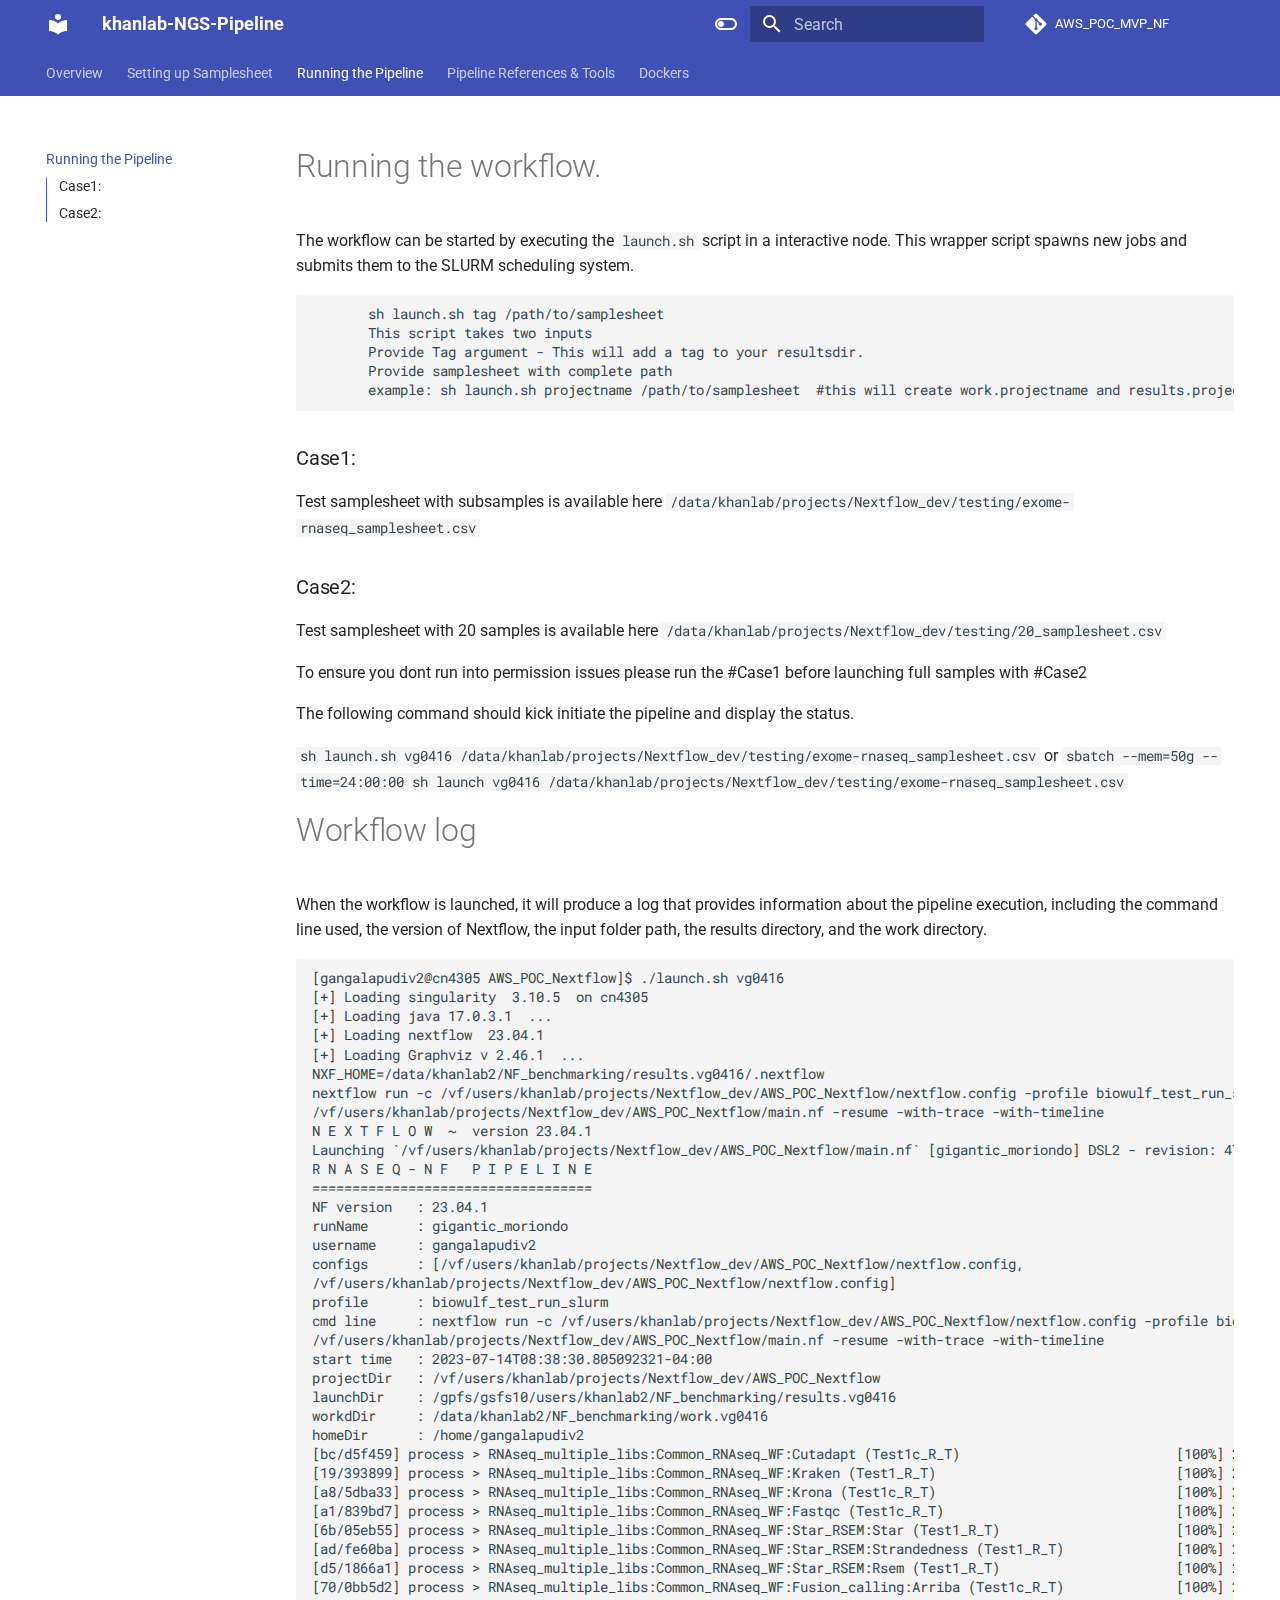
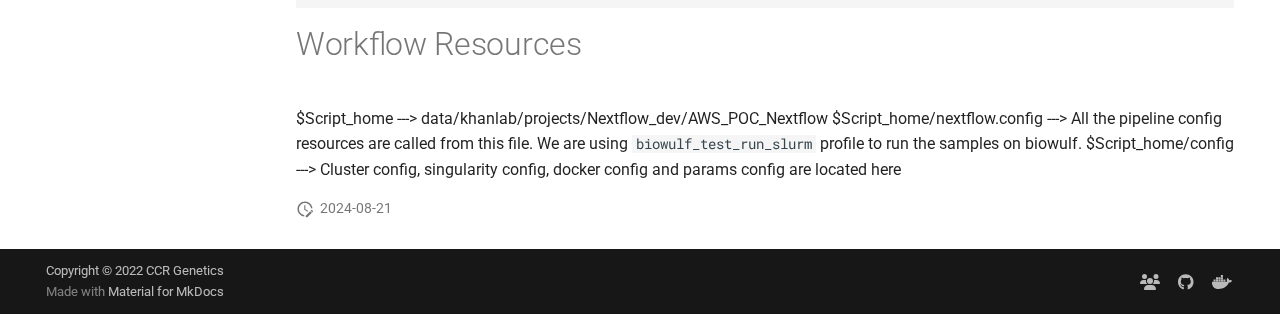
==== pipeline_launch/index.html @ 1d7da876 "Deployed 45d70aa with MkDocs version: 1.6.0" ====
<!doctype html><html lang=en class=no-js> <head><meta charset=utf-8><meta name=viewport content="width=device-width,initial-scale=1"><meta name=description content="The space will be used to provided documentation for khanlab NGS pipeline. "><meta name=author content="Vineela Gangalapudi"><link href=../samplesheet/ rel=prev><link rel=icon href=../assets/images/favicon.png><meta name=generator content="mkdocs-1.6.0, mkdocs-material-9.5.26"><title>Running the Pipeline - khanlab-NGS-Pipeline</title><link rel=stylesheet href=../assets/stylesheets/main.6543a935.min.css><link rel=stylesheet href=../assets/stylesheets/palette.06af60db.min.css><link rel=preconnect href=https://fonts.gstatic.com crossorigin><link rel=stylesheet href="https://fonts.googleapis.com/css?family=Roboto:300,300i,400,400i,700,700i%7CRoboto+Mono:400,400i,700,700i&display=fallback"><style>:root{--md-text-font:"Roboto";--md-code-font:"Roboto Mono"}</style><script>__md_scope=new URL("..",location),__md_hash=e=>[...e].reduce((e,_)=>(e<<5)-e+_.charCodeAt(0),0),__md_get=(e,_=localStorage,t=__md_scope)=>JSON.parse(_.getItem(t.pathname+"."+e)),__md_set=(e,_,t=localStorage,a=__md_scope)=>{try{t.setItem(a.pathname+"."+e,JSON.stringify(_))}catch(e){}}</script></head> <body dir=ltr data-md-color-scheme=default data-md-color-primary=indigo data-md-color-accent=indigo> <input class=md-toggle data-md-toggle=drawer type=checkbox id=__drawer autocomplete=off> <input class=md-toggle data-md-toggle=search type=checkbox id=__search autocomplete=off> <label class=md-overlay for=__drawer></label> <div data-md-component=skip> <a href=#running-the-workflow class=md-skip> Skip to content </a> </div> <div data-md-component=announce> </div> <div data-md-color-scheme=default data-md-component=outdated hidden> </div> <header class=md-header data-md-component=header> <nav class="md-header__inner md-grid" aria-label=Header> <a href=.. title=khanlab-NGS-Pipeline class="md-header__button md-logo" aria-label=khanlab-NGS-Pipeline data-md-component=logo> <svg xmlns=http://www.w3.org/2000/svg viewbox="0 0 24 24"><path d="M12 8a3 3 0 0 0 3-3 3 3 0 0 0-3-3 3 3 0 0 0-3 3 3 3 0 0 0 3 3m0 3.54C9.64 9.35 6.5 8 3 8v11c3.5 0 6.64 1.35 9 3.54 2.36-2.19 5.5-3.54 9-3.54V8c-3.5 0-6.64 1.35-9 3.54Z"/></svg> </a> <label class="md-header__button md-icon" for=__drawer> <svg xmlns=http://www.w3.org/2000/svg viewbox="0 0 24 24"><path d="M3 6h18v2H3V6m0 5h18v2H3v-2m0 5h18v2H3v-2Z"/></svg> </label> <div class=md-header__title data-md-component=header-title> <div class=md-header__ellipsis> <div class=md-header__topic> <span class=md-ellipsis> khanlab-NGS-Pipeline </span> </div> <div class=md-header__topic data-md-component=header-topic> <span class=md-ellipsis> Running the Pipeline </span> </div> </div> </div> <form class=md-header__option data-md-component=palette> <input class=md-option data-md-color-media data-md-color-scheme=default data-md-color-primary=indigo data-md-color-accent=indigo aria-label="Switch to dark mode" type=radio name=__palette id=__palette_0> <label class="md-header__button md-icon" title="Switch to dark mode" for=__palette_1 hidden> <svg xmlns=http://www.w3.org/2000/svg viewbox="0 0 24 24"><path d="M17 6H7c-3.31 0-6 2.69-6 6s2.69 6 6 6h10c3.31 0 6-2.69 6-6s-2.69-6-6-6zm0 10H7c-2.21 0-4-1.79-4-4s1.79-4 4-4h10c2.21 0 4 1.79 4 4s-1.79 4-4 4zM7 9c-1.66 0-3 1.34-3 3s1.34 3 3 3 3-1.34 3-3-1.34-3-3-3z"/></svg> </label> <input class=md-option data-md-color-media data-md-color-scheme=slate data-md-color-primary=red data-md-color-accent=red aria-label="Switch to light mode" type=radio name=__palette id=__palette_1> <label class="md-header__button md-icon" title="Switch to light mode" for=__palette_0 hidden> <svg xmlns=http://www.w3.org/2000/svg viewbox="0 0 24 24"><path d="M17 7H7a5 5 0 0 0-5 5 5 5 0 0 0 5 5h10a5 5 0 0 0 5-5 5 5 0 0 0-5-5m0 8a3 3 0 0 1-3-3 3 3 0 0 1 3-3 3 3 0 0 1 3 3 3 3 0 0 1-3 3Z"/></svg> </label> </form> <script>var media,input,key,value,palette=__md_get("__palette");if(palette&&palette.color){"(prefers-color-scheme)"===palette.color.media&&(media=matchMedia("(prefers-color-scheme: light)"),input=document.querySelector(media.matches?"[data-md-color-media='(prefers-color-scheme: light)']":"[data-md-color-media='(prefers-color-scheme: dark)']"),palette.color.media=input.getAttribute("data-md-color-media"),palette.color.scheme=input.getAttribute("data-md-color-scheme"),palette.color.primary=input.getAttribute("data-md-color-primary"),palette.color.accent=input.getAttribute("data-md-color-accent"));for([key,value]of Object.entries(palette.color))document.body.setAttribute("data-md-color-"+key,value)}</script> <label class="md-header__button md-icon" for=__search> <svg xmlns=http://www.w3.org/2000/svg viewbox="0 0 24 24"><path d="M9.5 3A6.5 6.5 0 0 1 16 9.5c0 1.61-.59 3.09-1.56 4.23l.27.27h.79l5 5-1.5 1.5-5-5v-.79l-.27-.27A6.516 6.516 0 0 1 9.5 16 6.5 6.5 0 0 1 3 9.5 6.5 6.5 0 0 1 9.5 3m0 2C7 5 5 7 5 9.5S7 14 9.5 14 14 12 14 9.5 12 5 9.5 5Z"/></svg> </label> <div class=md-search data-md-component=search role=dialog> <label class=md-search__overlay for=__search></label> <div class=md-search__inner role=search> <form class=md-search__form name=search> <input type=text class=md-search__input name=query aria-label=Search placeholder=Search autocapitalize=off autocorrect=off autocomplete=off spellcheck=false data-md-component=search-query required> <label class="md-search__icon md-icon" for=__search> <svg xmlns=http://www.w3.org/2000/svg viewbox="0 0 24 24"><path d="M9.5 3A6.5 6.5 0 0 1 16 9.5c0 1.61-.59 3.09-1.56 4.23l.27.27h.79l5 5-1.5 1.5-5-5v-.79l-.27-.27A6.516 6.516 0 0 1 9.5 16 6.5 6.5 0 0 1 3 9.5 6.5 6.5 0 0 1 9.5 3m0 2C7 5 5 7 5 9.5S7 14 9.5 14 14 12 14 9.5 12 5 9.5 5Z"/></svg> <svg xmlns=http://www.w3.org/2000/svg viewbox="0 0 24 24"><path d="M20 11v2H8l5.5 5.5-1.42 1.42L4.16 12l7.92-7.92L13.5 5.5 8 11h12Z"/></svg> </label> <nav class=md-search__options aria-label=Search> <button type=reset class="md-search__icon md-icon" title=Clear aria-label=Clear tabindex=-1> <svg xmlns=http://www.w3.org/2000/svg viewbox="0 0 24 24"><path d="M19 6.41 17.59 5 12 10.59 6.41 5 5 6.41 10.59 12 5 17.59 6.41 19 12 13.41 17.59 19 19 17.59 13.41 12 19 6.41Z"/></svg> </button> </nav> </form> <div class=md-search__output> <div class=md-search__scrollwrap tabindex=0 data-md-scrollfix> <div class=md-search-result data-md-component=search-result> <div class=md-search-result__meta> Initializing search </div> <ol class=md-search-result__list role=presentation></ol> </div> </div> </div> </div> </div> <div class=md-header__source> <a href=https://github.com/CCRGeneticsBranch/Oncogenomics_NF_WF title="Go to repository" class=md-source data-md-component=source> <div class="md-source__icon md-icon"> <svg xmlns=http://www.w3.org/2000/svg viewbox="0 0 448 512"><!-- Font Awesome Free 6.5.2 by @fontawesome - https://fontawesome.com License - https://fontawesome.com/license/free (Icons: CC BY 4.0, Fonts: SIL OFL 1.1, Code: MIT License) Copyright 2024 Fonticons, Inc.--><path d="M439.55 236.05 244 40.45a28.87 28.87 0 0 0-40.81 0l-40.66 40.63 51.52 51.52c27.06-9.14 52.68 16.77 43.39 43.68l49.66 49.66c34.23-11.8 61.18 31 35.47 56.69-26.49 26.49-70.21-2.87-56-37.34L240.22 199v121.85c25.3 12.54 22.26 41.85 9.08 55a34.34 34.34 0 0 1-48.55 0c-17.57-17.6-11.07-46.91 11.25-56v-123c-20.8-8.51-24.6-30.74-18.64-45L142.57 101 8.45 235.14a28.86 28.86 0 0 0 0 40.81l195.61 195.6a28.86 28.86 0 0 0 40.8 0l194.69-194.69a28.86 28.86 0 0 0 0-40.81z"/></svg> </div> <div class=md-source__repository> AWS_POC_MVP_NF </div> </a> </div> </nav> </header> <div class=md-container data-md-component=container> <nav class=md-tabs aria-label=Tabs data-md-component=tabs> <div class=md-grid> <ul class=md-tabs__list> <li class=md-tabs__item> <a href=.. class=md-tabs__link> Overview </a> </li> <li class=md-tabs__item> <a href=../samplesheet/ class=md-tabs__link> Setting up Samplesheet </a> </li> <li class="md-tabs__item md-tabs__item--active"> <a href=./ class=md-tabs__link> Running the Pipeline </a> </li> <li class=md-tabs__item> <a href=../references.md class=md-tabs__link> Pipeline References & Tools </a> </li> <li class=md-tabs__item> <a href=../dockers.md class=md-tabs__link> Dockers </a> </li> </ul> </div> </nav> <main class=md-main data-md-component=main> <div class="md-main__inner md-grid"> <div class="md-sidebar md-sidebar--primary" data-md-component=sidebar data-md-type=navigation> <div class=md-sidebar__scrollwrap> <div class=md-sidebar__inner> <nav class="md-nav md-nav--primary md-nav--lifted md-nav--integrated" aria-label=Navigation data-md-level=0> <label class=md-nav__title for=__drawer> <a href=.. title=khanlab-NGS-Pipeline class="md-nav__button md-logo" aria-label=khanlab-NGS-Pipeline data-md-component=logo> <svg xmlns=http://www.w3.org/2000/svg viewbox="0 0 24 24"><path d="M12 8a3 3 0 0 0 3-3 3 3 0 0 0-3-3 3 3 0 0 0-3 3 3 3 0 0 0 3 3m0 3.54C9.64 9.35 6.5 8 3 8v11c3.5 0 6.64 1.35 9 3.54 2.36-2.19 5.5-3.54 9-3.54V8c-3.5 0-6.64 1.35-9 3.54Z"/></svg> </a> khanlab-NGS-Pipeline </label> <div class=md-nav__source> <a href=https://github.com/CCRGeneticsBranch/Oncogenomics_NF_WF title="Go to repository" class=md-source data-md-component=source> <div class="md-source__icon md-icon"> <svg xmlns=http://www.w3.org/2000/svg viewbox="0 0 448 512"><!-- Font Awesome Free 6.5.2 by @fontawesome - https://fontawesome.com License - https://fontawesome.com/license/free (Icons: CC BY 4.0, Fonts: SIL OFL 1.1, Code: MIT License) Copyright 2024 Fonticons, Inc.--><path d="M439.55 236.05 244 40.45a28.87 28.87 0 0 0-40.81 0l-40.66 40.63 51.52 51.52c27.06-9.14 52.68 16.77 43.39 43.68l49.66 49.66c34.23-11.8 61.18 31 35.47 56.69-26.49 26.49-70.21-2.87-56-37.34L240.22 199v121.85c25.3 12.54 22.26 41.85 9.08 55a34.34 34.34 0 0 1-48.55 0c-17.57-17.6-11.07-46.91 11.25-56v-123c-20.8-8.51-24.6-30.74-18.64-45L142.57 101 8.45 235.14a28.86 28.86 0 0 0 0 40.81l195.61 195.6a28.86 28.86 0 0 0 40.8 0l194.69-194.69a28.86 28.86 0 0 0 0-40.81z"/></svg> </div> <div class=md-source__repository> AWS_POC_MVP_NF </div> </a> </div> <ul class=md-nav__list data-md-scrollfix> <li class=md-nav__item> <a href=.. class=md-nav__link> <span class=md-ellipsis> Overview </span> </a> </li> <li class=md-nav__item> <a href=../samplesheet/ class=md-nav__link> <span class=md-ellipsis> Setting up Samplesheet </span> </a> </li> <li class="md-nav__item md-nav__item--active"> <input class="md-nav__toggle md-toggle" type=checkbox id=__toc> <label class="md-nav__link md-nav__link--active" for=__toc> <span class=md-ellipsis> Running the Pipeline </span> <span class="md-nav__icon md-icon"></span> </label> <a href=./ class="md-nav__link md-nav__link--active"> <span class=md-ellipsis> Running the Pipeline </span> </a> <nav class="md-nav md-nav--secondary" aria-label="Table of contents"> <label class=md-nav__title for=__toc> <span class="md-nav__icon md-icon"></span> Table of contents </label> <ul class=md-nav__list data-md-component=toc data-md-scrollfix> <li class=md-nav__item> <a href=#case1 class=md-nav__link> <span class=md-ellipsis> Case1: </span> </a> </li> <li class=md-nav__item> <a href=#case2 class=md-nav__link> <span class=md-ellipsis> Case2: </span> </a> </li> </ul> </nav> </li> <li class=md-nav__item> <a href=../references.md class=md-nav__link> <span class=md-ellipsis> Pipeline References & Tools </span> </a> </li> <li class=md-nav__item> <a href=../dockers.md class=md-nav__link> <span class=md-ellipsis> Dockers </span> </a> </li> </ul> </nav> </div> </div> </div> <div class=md-content data-md-component=content> <article class="md-content__inner md-typeset"> <h1 id=running-the-workflow>Running the workflow.<a class=headerlink href=#running-the-workflow title="Permanent link">&para;</a></h1> <p>The workflow can be started by executing the <code>launch.sh</code> script in a interactive node. This wrapper script spawns new jobs and submits them to the SLURM scheduling system.</p> <div class=highlight><pre><span></span><code>       sh launch.sh tag /path/to/samplesheet
       This script takes two inputs
       Provide Tag argument - This will add a tag to your resultsdir.
       Provide samplesheet with complete path
       example: sh launch.sh projectname /path/to/samplesheet  #this will create work.projectname and results.projectname folders under `OUTDIR` path.
</code></pre></div> <h3 id=case1>Case1:<a class=headerlink href=#case1 title="Permanent link">&para;</a></h3> <p>Test samplesheet with subsamples is available here <code>/data/khanlab/projects/Nextflow_dev/testing/exome-rnaseq_samplesheet.csv</code></p> <h3 id=case2>Case2:<a class=headerlink href=#case2 title="Permanent link">&para;</a></h3> <p>Test samplesheet with 20 samples is available here <code>/data/khanlab/projects/Nextflow_dev/testing/20_samplesheet.csv</code></p> <p>To ensure you dont run into permission issues please run the #Case1 before launching full samples with #Case2</p> <p>The following command should kick initiate the pipeline and display the status.</p> <p><code>sh launch.sh vg0416 /data/khanlab/projects/Nextflow_dev/testing/exome-rnaseq_samplesheet.csv</code> or <code>sbatch --mem=50g --time=24:00:00 sh launch vg0416 /data/khanlab/projects/Nextflow_dev/testing/exome-rnaseq_samplesheet.csv</code></p> <h1 id=workflow-log>Workflow log<a class=headerlink href=#workflow-log title="Permanent link">&para;</a></h1> <p>When the workflow is launched, it will produce a log that provides information about the pipeline execution, including the command line used, the version of Nextflow, the input folder path, the results directory, and the work directory.</p> <div class=highlight><pre><span></span><code>[gangalapudiv2@cn4305 AWS_POC_Nextflow]$ ./launch.sh vg0416
[+] Loading singularity  3.10.5  on cn4305
[+] Loading java 17.0.3.1  ...
[+] Loading nextflow  23.04.1
[+] Loading Graphviz v 2.46.1  ...
NXF_HOME=/data/khanlab2/NF_benchmarking/results.vg0416/.nextflow
nextflow run -c /vf/users/khanlab/projects/Nextflow_dev/AWS_POC_Nextflow/nextflow.config -profile biowulf_test_run_slurm
/vf/users/khanlab/projects/Nextflow_dev/AWS_POC_Nextflow/main.nf -resume -with-trace -with-timeline
N E X T F L O W  ~  version 23.04.1
Launching `/vf/users/khanlab/projects/Nextflow_dev/AWS_POC_Nextflow/main.nf` [gigantic_moriondo] DSL2 - revision: 47347c03a7
R N A S E Q - N F   P I P E L I N E
===================================
NF version   : 23.04.1
runName      : gigantic_moriondo
username     : gangalapudiv2
configs      : [/vf/users/khanlab/projects/Nextflow_dev/AWS_POC_Nextflow/nextflow.config,
/vf/users/khanlab/projects/Nextflow_dev/AWS_POC_Nextflow/nextflow.config]
profile      : biowulf_test_run_slurm
cmd line     : nextflow run -c /vf/users/khanlab/projects/Nextflow_dev/AWS_POC_Nextflow/nextflow.config -profile biowulf_test_run_slurm
/vf/users/khanlab/projects/Nextflow_dev/AWS_POC_Nextflow/main.nf -resume -with-trace -with-timeline
start time   : 2023-07-14T08:38:30.805092321-04:00
projectDir   : /vf/users/khanlab/projects/Nextflow_dev/AWS_POC_Nextflow
launchDir    : /gpfs/gsfs10/users/khanlab2/NF_benchmarking/results.vg0416
workdDir     : /data/khanlab2/NF_benchmarking/work.vg0416
homeDir      : /home/gangalapudiv2
[bc/d5f459] process &gt; RNAseq_multiple_libs:Common_RNAseq_WF:Cutadapt (Test1c_R_T)                           [100%] 2 of 2, cached: 2 ✔
[19/393899] process &gt; RNAseq_multiple_libs:Common_RNAseq_WF:Kraken (Test1_R_T)                              [100%] 2 of 2, cached: 2 ✔
[a8/5dba33] process &gt; RNAseq_multiple_libs:Common_RNAseq_WF:Krona (Test1c_R_T)                              [100%] 2 of 2, cached: 2 ✔
[a1/839bd7] process &gt; RNAseq_multiple_libs:Common_RNAseq_WF:Fastqc (Test1c_R_T)                             [100%] 2 of 2, cached: 2 ✔
[6b/05eb55] process &gt; RNAseq_multiple_libs:Common_RNAseq_WF:Star_RSEM:Star (Test1_R_T)                      [100%] 2 of 2, cached: 2 ✔
[ad/fe60ba] process &gt; RNAseq_multiple_libs:Common_RNAseq_WF:Star_RSEM:Strandedness (Test1_R_T)              [100%] 2 of 2, cached: 2 ✔
[d5/1866a1] process &gt; RNAseq_multiple_libs:Common_RNAseq_WF:Star_RSEM:Rsem (Test1_R_T)                      [100%] 2 of 2, cached: 2 ✔
[70/0bb5d2] process &gt; RNAseq_multiple_libs:Common_RNAseq_WF:Fusion_calling:Arriba (Test1c_R_T)              [100%] 2 of 2, cached: 2 ✔
</code></pre></div> <h1 id=workflow-resources>Workflow Resources<a class=headerlink href=#workflow-resources title="Permanent link">&para;</a></h1> <p>$Script_home ---&gt; data/khanlab/projects/Nextflow_dev/AWS_POC_Nextflow $Script_home/nextflow.config ---&gt; All the pipeline config resources are called from this file. We are using <code>biowulf_test_run_slurm</code> profile to run the samples on biowulf. $Script_home/config ---&gt; Cluster config, singularity config, docker config and params config are located here</p> <aside class=md-source-file> <span class=md-source-file__fact> <span class=md-icon title="Last update"> <svg xmlns=http://www.w3.org/2000/svg viewbox="0 0 24 24"><path d="M21 13.1c-.1 0-.3.1-.4.2l-1 1 2.1 2.1 1-1c.2-.2.2-.6 0-.8l-1.3-1.3c-.1-.1-.2-.2-.4-.2m-1.9 1.8-6.1 6V23h2.1l6.1-6.1-2.1-2M12.5 7v5.2l4 2.4-1 1L11 13V7h1.5M11 21.9c-5.1-.5-9-4.8-9-9.9C2 6.5 6.5 2 12 2c5.3 0 9.6 4.1 10 9.3-.3-.1-.6-.2-1-.2s-.7.1-1 .2C19.6 7.2 16.2 4 12 4c-4.4 0-8 3.6-8 8 0 4.1 3.1 7.5 7.1 7.9l-.1.2v1.8Z"/></svg> </span> 2024-08-21 </span> </aside> </article> </div> <script>var target=document.getElementById(location.hash.slice(1));target&&target.name&&(target.checked=target.name.startsWith("__tabbed_"))</script> </div> <button type=button class="md-top md-icon" data-md-component=top hidden> <svg xmlns=http://www.w3.org/2000/svg viewbox="0 0 24 24"><path d="M13 20h-2V8l-5.5 5.5-1.42-1.42L12 4.16l7.92 7.92-1.42 1.42L13 8v12Z"/></svg> Back to top </button> </main> <footer class=md-footer> <div class="md-footer-meta md-typeset"> <div class="md-footer-meta__inner md-grid"> <div class=md-copyright> <div class=md-copyright__highlight> Copyright &copy; 2022 CCR Genetics </div> Made with <a href=https://squidfunk.github.io/mkdocs-material/ target=_blank rel=noopener> Material for MkDocs </a> </div> <div class=md-social> <a href=http://bioinformatics.cancer.gov target=_blank rel=noopener title=bioinformatics.cancer.gov class=md-social__link> <svg xmlns=http://www.w3.org/2000/svg viewbox="0 0 640 512"><!-- Font Awesome Free 6.5.2 by @fontawesome - https://fontawesome.com License - https://fontawesome.com/license/free (Icons: CC BY 4.0, Fonts: SIL OFL 1.1, Code: MIT License) Copyright 2024 Fonticons, Inc.--><path d="M144 0a80 80 0 1 1 0 160 80 80 0 1 1 0-160zm368 0a80 80 0 1 1 0 160 80 80 0 1 1 0-160zM0 298.7C0 239.8 47.8 192 106.7 192h42.7c15.9 0 31 3.5 44.6 9.7-1.3 7.2-1.9 14.7-1.9 22.3 0 38.2 16.8 72.5 43.3 96H21.3C9.6 320 0 310.4 0 298.7zM405.3 320h-.7c26.6-23.5 43.3-57.8 43.3-96 0-7.6-.7-15-1.9-22.3 13.6-6.3 28.7-9.7 44.6-9.7h42.7c58.9 0 106.7 47.8 106.7 106.7 0 11.8-9.6 21.3-21.3 21.3H405.3zM224 224a96 96 0 1 1 192 0 96 96 0 1 1-192 0zm-96 261.3c0-73.6 59.7-133.3 133.3-133.3h117.4c73.6 0 133.3 59.7 133.3 133.3 0 14.7-11.9 26.7-26.7 26.7H154.7c-14.7 0-26.7-11.9-26.7-26.7z"/></svg> </a> <a href=https://github.com/CCRGeneticsBranch target=_blank rel=noopener title=github.com class=md-social__link> <svg xmlns=http://www.w3.org/2000/svg viewbox="0 0 496 512"><!-- Font Awesome Free 6.5.2 by @fontawesome - https://fontawesome.com License - https://fontawesome.com/license/free (Icons: CC BY 4.0, Fonts: SIL OFL 1.1, Code: MIT License) Copyright 2024 Fonticons, Inc.--><path d="M165.9 397.4c0 2-2.3 3.6-5.2 3.6-3.3.3-5.6-1.3-5.6-3.6 0-2 2.3-3.6 5.2-3.6 3-.3 5.6 1.3 5.6 3.6zm-31.1-4.5c-.7 2 1.3 4.3 4.3 4.9 2.6 1 5.6 0 6.2-2s-1.3-4.3-4.3-5.2c-2.6-.7-5.5.3-6.2 2.3zm44.2-1.7c-2.9.7-4.9 2.6-4.6 4.9.3 2 2.9 3.3 5.9 2.6 2.9-.7 4.9-2.6 4.6-4.6-.3-1.9-3-3.2-5.9-2.9zM244.8 8C106.1 8 0 113.3 0 252c0 110.9 69.8 205.8 169.5 239.2 12.8 2.3 17.3-5.6 17.3-12.1 0-6.2-.3-40.4-.3-61.4 0 0-70 15-84.7-29.8 0 0-11.4-29.1-27.8-36.6 0 0-22.9-15.7 1.6-15.4 0 0 24.9 2 38.6 25.8 21.9 38.6 58.6 27.5 72.9 20.9 2.3-16 8.8-27.1 16-33.7-55.9-6.2-112.3-14.3-112.3-110.5 0-27.5 7.6-41.3 23.6-58.9-2.6-6.5-11.1-33.3 2.6-67.9 20.9-6.5 69 27 69 27 20-5.6 41.5-8.5 62.8-8.5s42.8 2.9 62.8 8.5c0 0 48.1-33.6 69-27 13.7 34.7 5.2 61.4 2.6 67.9 16 17.7 25.8 31.5 25.8 58.9 0 96.5-58.9 104.2-114.8 110.5 9.2 7.9 17 22.9 17 46.4 0 33.7-.3 75.4-.3 83.6 0 6.5 4.6 14.4 17.3 12.1C428.2 457.8 496 362.9 496 252 496 113.3 383.5 8 244.8 8zM97.2 352.9c-1.3 1-1 3.3.7 5.2 1.6 1.6 3.9 2.3 5.2 1 1.3-1 1-3.3-.7-5.2-1.6-1.6-3.9-2.3-5.2-1zm-10.8-8.1c-.7 1.3.3 2.9 2.3 3.9 1.6 1 3.6.7 4.3-.7.7-1.3-.3-2.9-2.3-3.9-2-.6-3.6-.3-4.3.7zm32.4 35.6c-1.6 1.3-1 4.3 1.3 6.2 2.3 2.3 5.2 2.6 6.5 1 1.3-1.3.7-4.3-1.3-6.2-2.2-2.3-5.2-2.6-6.5-1zm-11.4-14.7c-1.6 1-1.6 3.6 0 5.9 1.6 2.3 4.3 3.3 5.6 2.3 1.6-1.3 1.6-3.9 0-6.2-1.4-2.3-4-3.3-5.6-2z"/></svg> </a> <a href=https://hub.docker.com/orgs/nciccbr/repositories target=_blank rel=noopener title=hub.docker.com class=md-social__link> <svg xmlns=http://www.w3.org/2000/svg viewbox="0 0 640 512"><!-- Font Awesome Free 6.5.2 by @fontawesome - https://fontawesome.com License - https://fontawesome.com/license/free (Icons: CC BY 4.0, Fonts: SIL OFL 1.1, Code: MIT License) Copyright 2024 Fonticons, Inc.--><path d="M349.9 236.3h-66.1v-59.4h66.1v59.4zm0-204.3h-66.1v60.7h66.1V32zm78.2 144.8H362v59.4h66.1v-59.4zm-156.3-72.1h-66.1v60.1h66.1v-60.1zm78.1 0h-66.1v60.1h66.1v-60.1zm276.8 100c-14.4-9.7-47.6-13.2-73.1-8.4-3.3-24-16.7-44.9-41.1-63.7l-14-9.3-9.3 14c-18.4 27.8-23.4 73.6-3.7 103.8-8.7 4.7-25.8 11.1-48.4 10.7H2.4c-8.7 50.8 5.8 116.8 44 162.1 37.1 43.9 92.7 66.2 165.4 66.2 157.4 0 273.9-72.5 328.4-204.2 21.4.4 67.6.1 91.3-45.2 1.5-2.5 6.6-13.2 8.5-17.1l-13.3-8.9zm-511.1-27.9h-66v59.4h66.1v-59.4zm78.1 0h-66.1v59.4h66.1v-59.4zm78.1 0h-66.1v59.4h66.1v-59.4zm-78.1-72.1h-66.1v60.1h66.1v-60.1z"/></svg> </a> </div> </div> </div> </footer> </div> <div class=md-dialog data-md-component=dialog> <div class="md-dialog__inner md-typeset"></div> </div> <script id=__config type=application/json>{"base": "..", "features": ["navigation.tabs", "navigation.top", "navigation.indexes", "toc.integrate"], "search": "../assets/javascripts/workers/search.b8dbb3d2.min.js", "translations": {"clipboard.copied": "Copied to clipboard", "clipboard.copy": "Copy to clipboard", "search.result.more.one": "1 more on this page", "search.result.more.other": "# more on this page", "search.result.none": "No matching documents", "search.result.one": "1 matching document", "search.result.other": "# matching documents", "search.result.placeholder": "Type to start searching", "search.result.term.missing": "Missing", "select.version": "Select version"}, "version": {"provider": "mike"}}</script> <script src=../assets/javascripts/bundle.ad660dcc.min.js></script> </body> </html>
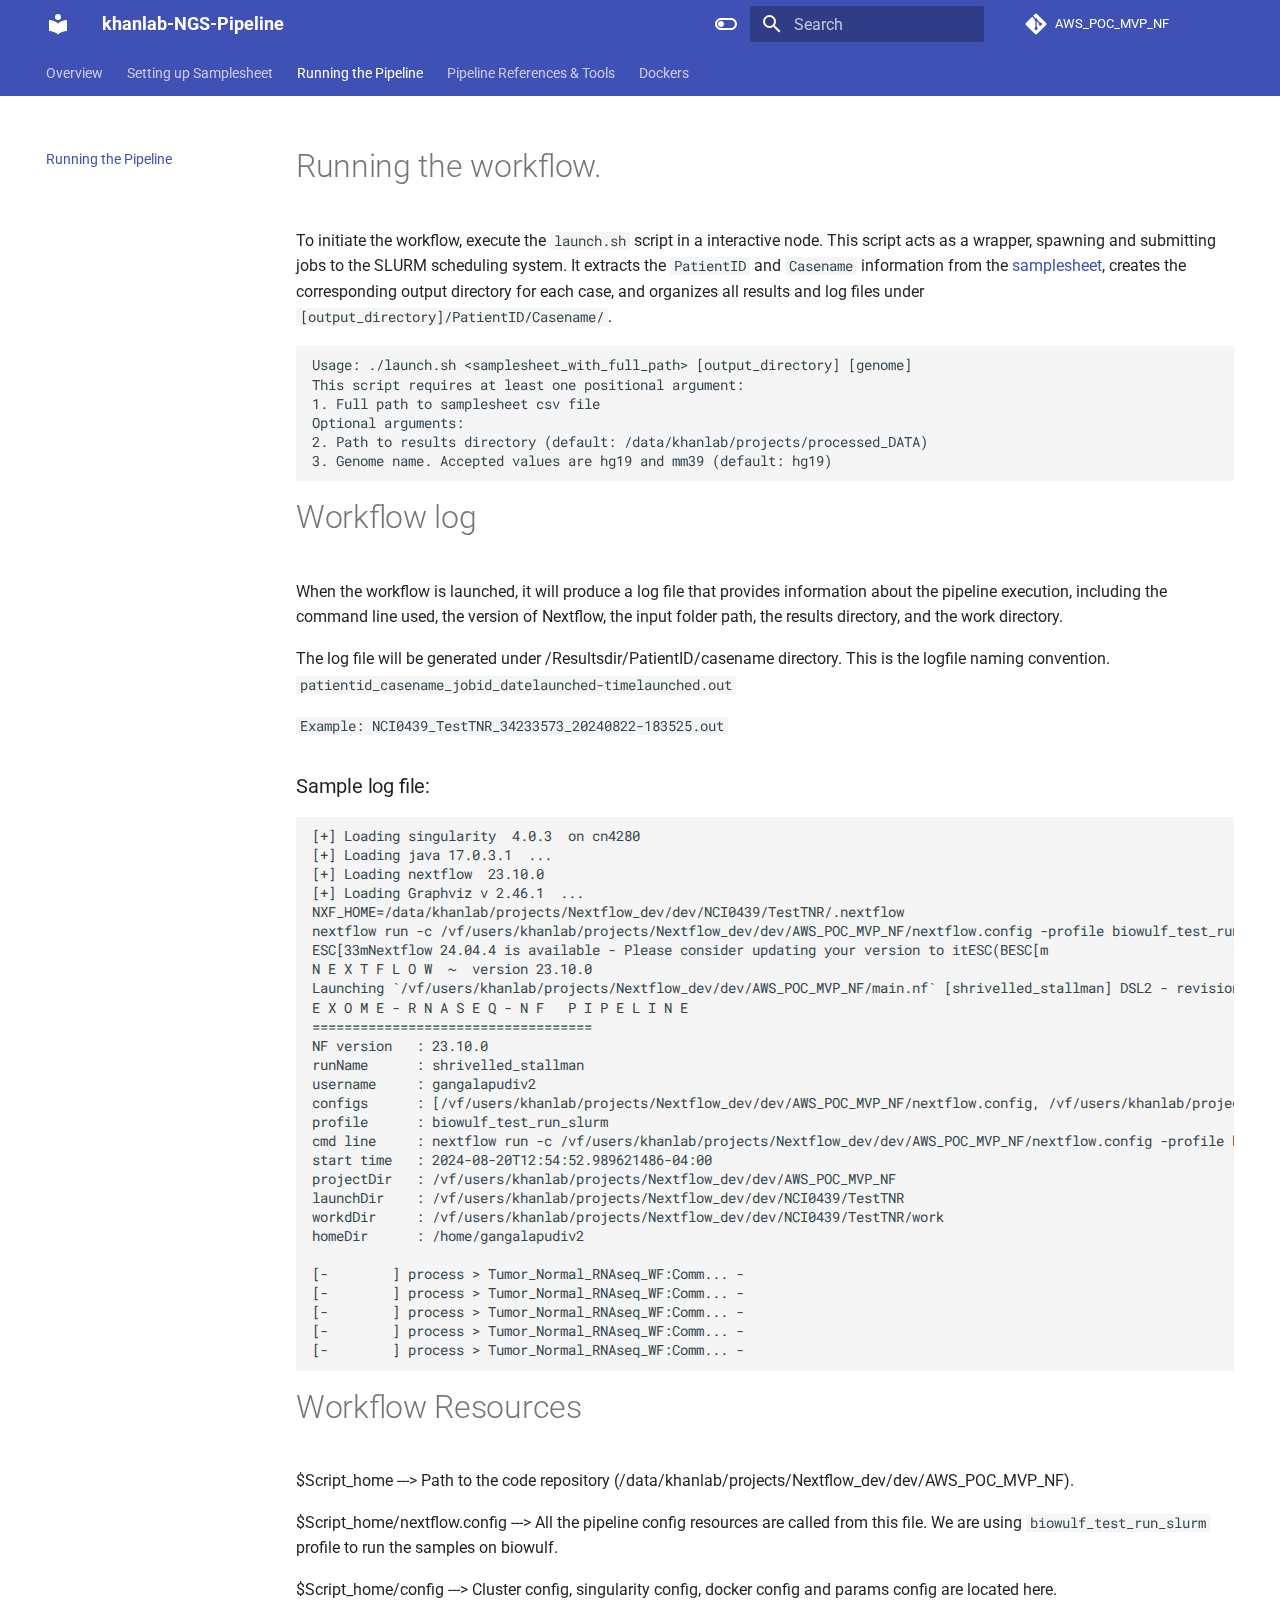
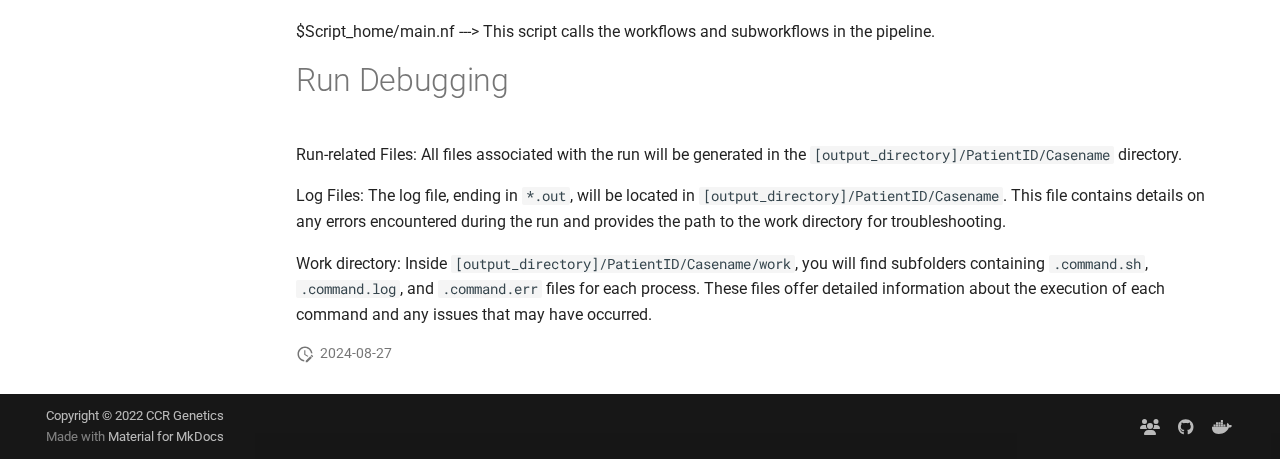
==== commit b551f750: "Deployed eea1c13 with MkDocs version: 1.6.0" ====
--- a/pipeline_launch/index.html
+++ b/pipeline_launch/index.html
@@ -1,39 +1,35 @@
-<!doctype html><html lang=en class=no-js> <head><meta charset=utf-8><meta name=viewport content="width=device-width,initial-scale=1"><meta name=description content="The space will be used to provided documentation for khanlab NGS pipeline. "><meta name=author content="Vineela Gangalapudi"><link href=../samplesheet/ rel=prev><link rel=icon href=../assets/images/favicon.png><meta name=generator content="mkdocs-1.6.0, mkdocs-material-9.5.26"><title>Running the Pipeline - khanlab-NGS-Pipeline</title><link rel=stylesheet href=../assets/stylesheets/main.6543a935.min.css><link rel=stylesheet href=../assets/stylesheets/palette.06af60db.min.css><link rel=preconnect href=https://fonts.gstatic.com crossorigin><link rel=stylesheet href="https://fonts.googleapis.com/css?family=Roboto:300,300i,400,400i,700,700i%7CRoboto+Mono:400,400i,700,700i&display=fallback"><style>:root{--md-text-font:"Roboto";--md-code-font:"Roboto Mono"}</style><script>__md_scope=new URL("..",location),__md_hash=e=>[...e].reduce((e,_)=>(e<<5)-e+_.charCodeAt(0),0),__md_get=(e,_=localStorage,t=__md_scope)=>JSON.parse(_.getItem(t.pathname+"."+e)),__md_set=(e,_,t=localStorage,a=__md_scope)=>{try{t.setItem(a.pathname+"."+e,JSON.stringify(_))}catch(e){}}</script></head> <body dir=ltr data-md-color-scheme=default data-md-color-primary=indigo data-md-color-accent=indigo> <input class=md-toggle data-md-toggle=drawer type=checkbox id=__drawer autocomplete=off> <input class=md-toggle data-md-toggle=search type=checkbox id=__search autocomplete=off> <label class=md-overlay for=__drawer></label> <div data-md-component=skip> <a href=#running-the-workflow class=md-skip> Skip to content </a> </div> <div data-md-component=announce> </div> <div data-md-color-scheme=default data-md-component=outdated hidden> </div> <header class=md-header data-md-component=header> <nav class="md-header__inner md-grid" aria-label=Header> <a href=.. title=khanlab-NGS-Pipeline class="md-header__button md-logo" aria-label=khanlab-NGS-Pipeline data-md-component=logo> <svg xmlns=http://www.w3.org/2000/svg viewbox="0 0 24 24"><path d="M12 8a3 3 0 0 0 3-3 3 3 0 0 0-3-3 3 3 0 0 0-3 3 3 3 0 0 0 3 3m0 3.54C9.64 9.35 6.5 8 3 8v11c3.5 0 6.64 1.35 9 3.54 2.36-2.19 5.5-3.54 9-3.54V8c-3.5 0-6.64 1.35-9 3.54Z"/></svg> </a> <label class="md-header__button md-icon" for=__drawer> <svg xmlns=http://www.w3.org/2000/svg viewbox="0 0 24 24"><path d="M3 6h18v2H3V6m0 5h18v2H3v-2m0 5h18v2H3v-2Z"/></svg> </label> <div class=md-header__title data-md-component=header-title> <div class=md-header__ellipsis> <div class=md-header__topic> <span class=md-ellipsis> khanlab-NGS-Pipeline </span> </div> <div class=md-header__topic data-md-component=header-topic> <span class=md-ellipsis> Running the Pipeline </span> </div> </div> </div> <form class=md-header__option data-md-component=palette> <input class=md-option data-md-color-media data-md-color-scheme=default data-md-color-primary=indigo data-md-color-accent=indigo aria-label="Switch to dark mode" type=radio name=__palette id=__palette_0> <label class="md-header__button md-icon" title="Switch to dark mode" for=__palette_1 hidden> <svg xmlns=http://www.w3.org/2000/svg viewbox="0 0 24 24"><path d="M17 6H7c-3.31 0-6 2.69-6 6s2.69 6 6 6h10c3.31 0 6-2.69 6-6s-2.69-6-6-6zm0 10H7c-2.21 0-4-1.79-4-4s1.79-4 4-4h10c2.21 0 4 1.79 4 4s-1.79 4-4 4zM7 9c-1.66 0-3 1.34-3 3s1.34 3 3 3 3-1.34 3-3-1.34-3-3-3z"/></svg> </label> <input class=md-option data-md-color-media data-md-color-scheme=slate data-md-color-primary=red data-md-color-accent=red aria-label="Switch to light mode" type=radio name=__palette id=__palette_1> <label class="md-header__button md-icon" title="Switch to light mode" for=__palette_0 hidden> <svg xmlns=http://www.w3.org/2000/svg viewbox="0 0 24 24"><path d="M17 7H7a5 5 0 0 0-5 5 5 5 0 0 0 5 5h10a5 5 0 0 0 5-5 5 5 0 0 0-5-5m0 8a3 3 0 0 1-3-3 3 3 0 0 1 3-3 3 3 0 0 1 3 3 3 3 0 0 1-3 3Z"/></svg> </label> </form> <script>var media,input,key,value,palette=__md_get("__palette");if(palette&&palette.color){"(prefers-color-scheme)"===palette.color.media&&(media=matchMedia("(prefers-color-scheme: light)"),input=document.querySelector(media.matches?"[data-md-color-media='(prefers-color-scheme: light)']":"[data-md-color-media='(prefers-color-scheme: dark)']"),palette.color.media=input.getAttribute("data-md-color-media"),palette.color.scheme=input.getAttribute("data-md-color-scheme"),palette.color.primary=input.getAttribute("data-md-color-primary"),palette.color.accent=input.getAttribute("data-md-color-accent"));for([key,value]of Object.entries(palette.color))document.body.setAttribute("data-md-color-"+key,value)}</script> <label class="md-header__button md-icon" for=__search> <svg xmlns=http://www.w3.org/2000/svg viewbox="0 0 24 24"><path d="M9.5 3A6.5 6.5 0 0 1 16 9.5c0 1.61-.59 3.09-1.56 4.23l.27.27h.79l5 5-1.5 1.5-5-5v-.79l-.27-.27A6.516 6.516 0 0 1 9.5 16 6.5 6.5 0 0 1 3 9.5 6.5 6.5 0 0 1 9.5 3m0 2C7 5 5 7 5 9.5S7 14 9.5 14 14 12 14 9.5 12 5 9.5 5Z"/></svg> </label> <div class=md-search data-md-component=search role=dialog> <label class=md-search__overlay for=__search></label> <div class=md-search__inner role=search> <form class=md-search__form name=search> <input type=text class=md-search__input name=query aria-label=Search placeholder=Search autocapitalize=off autocorrect=off autocomplete=off spellcheck=false data-md-component=search-query required> <label class="md-search__icon md-icon" for=__search> <svg xmlns=http://www.w3.org/2000/svg viewbox="0 0 24 24"><path d="M9.5 3A6.5 6.5 0 0 1 16 9.5c0 1.61-.59 3.09-1.56 4.23l.27.27h.79l5 5-1.5 1.5-5-5v-.79l-.27-.27A6.516 6.516 0 0 1 9.5 16 6.5 6.5 0 0 1 3 9.5 6.5 6.5 0 0 1 9.5 3m0 2C7 5 5 7 5 9.5S7 14 9.5 14 14 12 14 9.5 12 5 9.5 5Z"/></svg> <svg xmlns=http://www.w3.org/2000/svg viewbox="0 0 24 24"><path d="M20 11v2H8l5.5 5.5-1.42 1.42L4.16 12l7.92-7.92L13.5 5.5 8 11h12Z"/></svg> </label> <nav class=md-search__options aria-label=Search> <button type=reset class="md-search__icon md-icon" title=Clear aria-label=Clear tabindex=-1> <svg xmlns=http://www.w3.org/2000/svg viewbox="0 0 24 24"><path d="M19 6.41 17.59 5 12 10.59 6.41 5 5 6.41 10.59 12 5 17.59 6.41 19 12 13.41 17.59 19 19 17.59 13.41 12 19 6.41Z"/></svg> </button> </nav> </form> <div class=md-search__output> <div class=md-search__scrollwrap tabindex=0 data-md-scrollfix> <div class=md-search-result data-md-component=search-result> <div class=md-search-result__meta> Initializing search </div> <ol class=md-search-result__list role=presentation></ol> </div> </div> </div> </div> </div> <div class=md-header__source> <a href=https://github.com/CCRGeneticsBranch/Oncogenomics_NF_WF title="Go to repository" class=md-source data-md-component=source> <div class="md-source__icon md-icon"> <svg xmlns=http://www.w3.org/2000/svg viewbox="0 0 448 512"><!-- Font Awesome Free 6.5.2 by @fontawesome - https://fontawesome.com License - https://fontawesome.com/license/free (Icons: CC BY 4.0, Fonts: SIL OFL 1.1, Code: MIT License) Copyright 2024 Fonticons, Inc.--><path d="M439.55 236.05 244 40.45a28.87 28.87 0 0 0-40.81 0l-40.66 40.63 51.52 51.52c27.06-9.14 52.68 16.77 43.39 43.68l49.66 49.66c34.23-11.8 61.18 31 35.47 56.69-26.49 26.49-70.21-2.87-56-37.34L240.22 199v121.85c25.3 12.54 22.26 41.85 9.08 55a34.34 34.34 0 0 1-48.55 0c-17.57-17.6-11.07-46.91 11.25-56v-123c-20.8-8.51-24.6-30.74-18.64-45L142.57 101 8.45 235.14a28.86 28.86 0 0 0 0 40.81l195.61 195.6a28.86 28.86 0 0 0 40.8 0l194.69-194.69a28.86 28.86 0 0 0 0-40.81z"/></svg> </div> <div class=md-source__repository> AWS_POC_MVP_NF </div> </a> </div> </nav> </header> <div class=md-container data-md-component=container> <nav class=md-tabs aria-label=Tabs data-md-component=tabs> <div class=md-grid> <ul class=md-tabs__list> <li class=md-tabs__item> <a href=.. class=md-tabs__link> Overview </a> </li> <li class=md-tabs__item> <a href=../samplesheet/ class=md-tabs__link> Setting up Samplesheet </a> </li> <li class="md-tabs__item md-tabs__item--active"> <a href=./ class=md-tabs__link> Running the Pipeline </a> </li> <li class=md-tabs__item> <a href=../references.md class=md-tabs__link> Pipeline References & Tools </a> </li> <li class=md-tabs__item> <a href=../dockers.md class=md-tabs__link> Dockers </a> </li> </ul> </div> </nav> <main class=md-main data-md-component=main> <div class="md-main__inner md-grid"> <div class="md-sidebar md-sidebar--primary" data-md-component=sidebar data-md-type=navigation> <div class=md-sidebar__scrollwrap> <div class=md-sidebar__inner> <nav class="md-nav md-nav--primary md-nav--lifted md-nav--integrated" aria-label=Navigation data-md-level=0> <label class=md-nav__title for=__drawer> <a href=.. title=khanlab-NGS-Pipeline class="md-nav__button md-logo" aria-label=khanlab-NGS-Pipeline data-md-component=logo> <svg xmlns=http://www.w3.org/2000/svg viewbox="0 0 24 24"><path d="M12 8a3 3 0 0 0 3-3 3 3 0 0 0-3-3 3 3 0 0 0-3 3 3 3 0 0 0 3 3m0 3.54C9.64 9.35 6.5 8 3 8v11c3.5 0 6.64 1.35 9 3.54 2.36-2.19 5.5-3.54 9-3.54V8c-3.5 0-6.64 1.35-9 3.54Z"/></svg> </a> khanlab-NGS-Pipeline </label> <div class=md-nav__source> <a href=https://github.com/CCRGeneticsBranch/Oncogenomics_NF_WF title="Go to repository" class=md-source data-md-component=source> <div class="md-source__icon md-icon"> <svg xmlns=http://www.w3.org/2000/svg viewbox="0 0 448 512"><!-- Font Awesome Free 6.5.2 by @fontawesome - https://fontawesome.com License - https://fontawesome.com/license/free (Icons: CC BY 4.0, Fonts: SIL OFL 1.1, Code: MIT License) Copyright 2024 Fonticons, Inc.--><path d="M439.55 236.05 244 40.45a28.87 28.87 0 0 0-40.81 0l-40.66 40.63 51.52 51.52c27.06-9.14 52.68 16.77 43.39 43.68l49.66 49.66c34.23-11.8 61.18 31 35.47 56.69-26.49 26.49-70.21-2.87-56-37.34L240.22 199v121.85c25.3 12.54 22.26 41.85 9.08 55a34.34 34.34 0 0 1-48.55 0c-17.57-17.6-11.07-46.91 11.25-56v-123c-20.8-8.51-24.6-30.74-18.64-45L142.57 101 8.45 235.14a28.86 28.86 0 0 0 0 40.81l195.61 195.6a28.86 28.86 0 0 0 40.8 0l194.69-194.69a28.86 28.86 0 0 0 0-40.81z"/></svg> </div> <div class=md-source__repository> AWS_POC_MVP_NF </div> </a> </div> <ul class=md-nav__list data-md-scrollfix> <li class=md-nav__item> <a href=.. class=md-nav__link> <span class=md-ellipsis> Overview </span> </a> </li> <li class=md-nav__item> <a href=../samplesheet/ class=md-nav__link> <span class=md-ellipsis> Setting up Samplesheet </span> </a> </li> <li class="md-nav__item md-nav__item--active"> <input class="md-nav__toggle md-toggle" type=checkbox id=__toc> <label class="md-nav__link md-nav__link--active" for=__toc> <span class=md-ellipsis> Running the Pipeline </span> <span class="md-nav__icon md-icon"></span> </label> <a href=./ class="md-nav__link md-nav__link--active"> <span class=md-ellipsis> Running the Pipeline </span> </a> <nav class="md-nav md-nav--secondary" aria-label="Table of contents"> <label class=md-nav__title for=__toc> <span class="md-nav__icon md-icon"></span> Table of contents </label> <ul class=md-nav__list data-md-component=toc data-md-scrollfix> <li class=md-nav__item> <a href=#case1 class=md-nav__link> <span class=md-ellipsis> Case1: </span> </a> </li> <li class=md-nav__item> <a href=#case2 class=md-nav__link> <span class=md-ellipsis> Case2: </span> </a> </li> </ul> </nav> </li> <li class=md-nav__item> <a href=../references.md class=md-nav__link> <span class=md-ellipsis> Pipeline References & Tools </span> </a> </li> <li class=md-nav__item> <a href=../dockers.md class=md-nav__link> <span class=md-ellipsis> Dockers </span> </a> </li> </ul> </nav> </div> </div> </div> <div class=md-content data-md-component=content> <article class="md-content__inner md-typeset"> <h1 id=running-the-workflow>Running the workflow.<a class=headerlink href=#running-the-workflow title="Permanent link">&para;</a></h1> <p>The workflow can be started by executing the <code>launch.sh</code> script in a interactive node. This wrapper script spawns new jobs and submits them to the SLURM scheduling system.</p> <div class=highlight><pre><span></span><code>       sh launch.sh tag /path/to/samplesheet
-       This script takes two inputs
-       Provide Tag argument - This will add a tag to your resultsdir.
-       Provide samplesheet with complete path
-       example: sh launch.sh projectname /path/to/samplesheet  #this will create work.projectname and results.projectname folders under `OUTDIR` path.
-</code></pre></div> <h3 id=case1>Case1:<a class=headerlink href=#case1 title="Permanent link">&para;</a></h3> <p>Test samplesheet with subsamples is available here <code>/data/khanlab/projects/Nextflow_dev/testing/exome-rnaseq_samplesheet.csv</code></p> <h3 id=case2>Case2:<a class=headerlink href=#case2 title="Permanent link">&para;</a></h3> <p>Test samplesheet with 20 samples is available here <code>/data/khanlab/projects/Nextflow_dev/testing/20_samplesheet.csv</code></p> <p>To ensure you dont run into permission issues please run the #Case1 before launching full samples with #Case2</p> <p>The following command should kick initiate the pipeline and display the status.</p> <p><code>sh launch.sh vg0416 /data/khanlab/projects/Nextflow_dev/testing/exome-rnaseq_samplesheet.csv</code> or <code>sbatch --mem=50g --time=24:00:00 sh launch vg0416 /data/khanlab/projects/Nextflow_dev/testing/exome-rnaseq_samplesheet.csv</code></p> <h1 id=workflow-log>Workflow log<a class=headerlink href=#workflow-log title="Permanent link">&para;</a></h1> <p>When the workflow is launched, it will produce a log that provides information about the pipeline execution, including the command line used, the version of Nextflow, the input folder path, the results directory, and the work directory.</p> <div class=highlight><pre><span></span><code>[gangalapudiv2@cn4305 AWS_POC_Nextflow]$ ./launch.sh vg0416
-[+] Loading singularity  3.10.5  on cn4305
+<!doctype html><html lang=en class=no-js> <head><meta charset=utf-8><meta name=viewport content="width=device-width,initial-scale=1"><meta name=description content="The space will be used to provided documentation for khanlab NGS pipeline."><meta name=author content="Vineela Gangalapudi"><link href=../samplesheet/ rel=prev><link href=../references/ rel=next><link rel=icon href=../assets/images/favicon.png><meta name=generator content="mkdocs-1.6.0, mkdocs-material-9.5.26"><title>Running the Pipeline - khanlab-NGS-Pipeline</title><link rel=stylesheet href=../assets/stylesheets/main.6543a935.min.css><link rel=stylesheet href=../assets/stylesheets/palette.06af60db.min.css><link rel=preconnect href=https://fonts.gstatic.com crossorigin><link rel=stylesheet href="https://fonts.googleapis.com/css?family=Roboto:300,300i,400,400i,700,700i%7CRoboto+Mono:400,400i,700,700i&display=fallback"><style>:root{--md-text-font:"Roboto";--md-code-font:"Roboto Mono"}</style><script>__md_scope=new URL("..",location),__md_hash=e=>[...e].reduce((e,_)=>(e<<5)-e+_.charCodeAt(0),0),__md_get=(e,_=localStorage,t=__md_scope)=>JSON.parse(_.getItem(t.pathname+"."+e)),__md_set=(e,_,t=localStorage,a=__md_scope)=>{try{t.setItem(a.pathname+"."+e,JSON.stringify(_))}catch(e){}}</script></head> <body dir=ltr data-md-color-scheme=default data-md-color-primary=indigo data-md-color-accent=indigo> <input class=md-toggle data-md-toggle=drawer type=checkbox id=__drawer autocomplete=off> <input class=md-toggle data-md-toggle=search type=checkbox id=__search autocomplete=off> <label class=md-overlay for=__drawer></label> <div data-md-component=skip> <a href=#running-the-workflow class=md-skip> Skip to content </a> </div> <div data-md-component=announce> </div> <div data-md-color-scheme=default data-md-component=outdated hidden> </div> <header class=md-header data-md-component=header> <nav class="md-header__inner md-grid" aria-label=Header> <a href=.. title=khanlab-NGS-Pipeline class="md-header__button md-logo" aria-label=khanlab-NGS-Pipeline data-md-component=logo> <svg xmlns=http://www.w3.org/2000/svg viewbox="0 0 24 24"><path d="M12 8a3 3 0 0 0 3-3 3 3 0 0 0-3-3 3 3 0 0 0-3 3 3 3 0 0 0 3 3m0 3.54C9.64 9.35 6.5 8 3 8v11c3.5 0 6.64 1.35 9 3.54 2.36-2.19 5.5-3.54 9-3.54V8c-3.5 0-6.64 1.35-9 3.54Z"/></svg> </a> <label class="md-header__button md-icon" for=__drawer> <svg xmlns=http://www.w3.org/2000/svg viewbox="0 0 24 24"><path d="M3 6h18v2H3V6m0 5h18v2H3v-2m0 5h18v2H3v-2Z"/></svg> </label> <div class=md-header__title data-md-component=header-title> <div class=md-header__ellipsis> <div class=md-header__topic> <span class=md-ellipsis> khanlab-NGS-Pipeline </span> </div> <div class=md-header__topic data-md-component=header-topic> <span class=md-ellipsis> Running the Pipeline </span> </div> </div> </div> <form class=md-header__option data-md-component=palette> <input class=md-option data-md-color-media data-md-color-scheme=default data-md-color-primary=indigo data-md-color-accent=indigo aria-label="Switch to dark mode" type=radio name=__palette id=__palette_0> <label class="md-header__button md-icon" title="Switch to dark mode" for=__palette_1 hidden> <svg xmlns=http://www.w3.org/2000/svg viewbox="0 0 24 24"><path d="M17 6H7c-3.31 0-6 2.69-6 6s2.69 6 6 6h10c3.31 0 6-2.69 6-6s-2.69-6-6-6zm0 10H7c-2.21 0-4-1.79-4-4s1.79-4 4-4h10c2.21 0 4 1.79 4 4s-1.79 4-4 4zM7 9c-1.66 0-3 1.34-3 3s1.34 3 3 3 3-1.34 3-3-1.34-3-3-3z"/></svg> </label> <input class=md-option data-md-color-media data-md-color-scheme=slate data-md-color-primary=red data-md-color-accent=red aria-label="Switch to light mode" type=radio name=__palette id=__palette_1> <label class="md-header__button md-icon" title="Switch to light mode" for=__palette_0 hidden> <svg xmlns=http://www.w3.org/2000/svg viewbox="0 0 24 24"><path d="M17 7H7a5 5 0 0 0-5 5 5 5 0 0 0 5 5h10a5 5 0 0 0 5-5 5 5 0 0 0-5-5m0 8a3 3 0 0 1-3-3 3 3 0 0 1 3-3 3 3 0 0 1 3 3 3 3 0 0 1-3 3Z"/></svg> </label> </form> <script>var media,input,key,value,palette=__md_get("__palette");if(palette&&palette.color){"(prefers-color-scheme)"===palette.color.media&&(media=matchMedia("(prefers-color-scheme: light)"),input=document.querySelector(media.matches?"[data-md-color-media='(prefers-color-scheme: light)']":"[data-md-color-media='(prefers-color-scheme: dark)']"),palette.color.media=input.getAttribute("data-md-color-media"),palette.color.scheme=input.getAttribute("data-md-color-scheme"),palette.color.primary=input.getAttribute("data-md-color-primary"),palette.color.accent=input.getAttribute("data-md-color-accent"));for([key,value]of Object.entries(palette.color))document.body.setAttribute("data-md-color-"+key,value)}</script> <label class="md-header__button md-icon" for=__search> <svg xmlns=http://www.w3.org/2000/svg viewbox="0 0 24 24"><path d="M9.5 3A6.5 6.5 0 0 1 16 9.5c0 1.61-.59 3.09-1.56 4.23l.27.27h.79l5 5-1.5 1.5-5-5v-.79l-.27-.27A6.516 6.516 0 0 1 9.5 16 6.5 6.5 0 0 1 3 9.5 6.5 6.5 0 0 1 9.5 3m0 2C7 5 5 7 5 9.5S7 14 9.5 14 14 12 14 9.5 12 5 9.5 5Z"/></svg> </label> <div class=md-search data-md-component=search role=dialog> <label class=md-search__overlay for=__search></label> <div class=md-search__inner role=search> <form class=md-search__form name=search> <input type=text class=md-search__input name=query aria-label=Search placeholder=Search autocapitalize=off autocorrect=off autocomplete=off spellcheck=false data-md-component=search-query required> <label class="md-search__icon md-icon" for=__search> <svg xmlns=http://www.w3.org/2000/svg viewbox="0 0 24 24"><path d="M9.5 3A6.5 6.5 0 0 1 16 9.5c0 1.61-.59 3.09-1.56 4.23l.27.27h.79l5 5-1.5 1.5-5-5v-.79l-.27-.27A6.516 6.516 0 0 1 9.5 16 6.5 6.5 0 0 1 3 9.5 6.5 6.5 0 0 1 9.5 3m0 2C7 5 5 7 5 9.5S7 14 9.5 14 14 12 14 9.5 12 5 9.5 5Z"/></svg> <svg xmlns=http://www.w3.org/2000/svg viewbox="0 0 24 24"><path d="M20 11v2H8l5.5 5.5-1.42 1.42L4.16 12l7.92-7.92L13.5 5.5 8 11h12Z"/></svg> </label> <nav class=md-search__options aria-label=Search> <button type=reset class="md-search__icon md-icon" title=Clear aria-label=Clear tabindex=-1> <svg xmlns=http://www.w3.org/2000/svg viewbox="0 0 24 24"><path d="M19 6.41 17.59 5 12 10.59 6.41 5 5 6.41 10.59 12 5 17.59 6.41 19 12 13.41 17.59 19 19 17.59 13.41 12 19 6.41Z"/></svg> </button> </nav> </form> <div class=md-search__output> <div class=md-search__scrollwrap tabindex=0 data-md-scrollfix> <div class=md-search-result data-md-component=search-result> <div class=md-search-result__meta> Initializing search </div> <ol class=md-search-result__list role=presentation></ol> </div> </div> </div> </div> </div> <div class=md-header__source> <a href=https://github.com/CCRGeneticsBranch/Oncogenomics_NF_WF title="Go to repository" class=md-source data-md-component=source> <div class="md-source__icon md-icon"> <svg xmlns=http://www.w3.org/2000/svg viewbox="0 0 448 512"><!-- Font Awesome Free 6.5.2 by @fontawesome - https://fontawesome.com License - https://fontawesome.com/license/free (Icons: CC BY 4.0, Fonts: SIL OFL 1.1, Code: MIT License) Copyright 2024 Fonticons, Inc.--><path d="M439.55 236.05 244 40.45a28.87 28.87 0 0 0-40.81 0l-40.66 40.63 51.52 51.52c27.06-9.14 52.68 16.77 43.39 43.68l49.66 49.66c34.23-11.8 61.18 31 35.47 56.69-26.49 26.49-70.21-2.87-56-37.34L240.22 199v121.85c25.3 12.54 22.26 41.85 9.08 55a34.34 34.34 0 0 1-48.55 0c-17.57-17.6-11.07-46.91 11.25-56v-123c-20.8-8.51-24.6-30.74-18.64-45L142.57 101 8.45 235.14a28.86 28.86 0 0 0 0 40.81l195.61 195.6a28.86 28.86 0 0 0 40.8 0l194.69-194.69a28.86 28.86 0 0 0 0-40.81z"/></svg> </div> <div class=md-source__repository> AWS_POC_MVP_NF </div> </a> </div> </nav> </header> <div class=md-container data-md-component=container> <nav class=md-tabs aria-label=Tabs data-md-component=tabs> <div class=md-grid> <ul class=md-tabs__list> <li class=md-tabs__item> <a href=.. class=md-tabs__link> Overview </a> </li> <li class=md-tabs__item> <a href=../samplesheet/ class=md-tabs__link> Setting up Samplesheet </a> </li> <li class="md-tabs__item md-tabs__item--active"> <a href=./ class=md-tabs__link> Running the Pipeline </a> </li> <li class=md-tabs__item> <a href=../references/ class=md-tabs__link> Pipeline References & Tools </a> </li> <li class=md-tabs__item> <a href=../dockers.md class=md-tabs__link> Dockers </a> </li> </ul> </div> </nav> <main class=md-main data-md-component=main> <div class="md-main__inner md-grid"> <div class="md-sidebar md-sidebar--primary" data-md-component=sidebar data-md-type=navigation> <div class=md-sidebar__scrollwrap> <div class=md-sidebar__inner> <nav class="md-nav md-nav--primary md-nav--lifted md-nav--integrated" aria-label=Navigation data-md-level=0> <label class=md-nav__title for=__drawer> <a href=.. title=khanlab-NGS-Pipeline class="md-nav__button md-logo" aria-label=khanlab-NGS-Pipeline data-md-component=logo> <svg xmlns=http://www.w3.org/2000/svg viewbox="0 0 24 24"><path d="M12 8a3 3 0 0 0 3-3 3 3 0 0 0-3-3 3 3 0 0 0-3 3 3 3 0 0 0 3 3m0 3.54C9.64 9.35 6.5 8 3 8v11c3.5 0 6.64 1.35 9 3.54 2.36-2.19 5.5-3.54 9-3.54V8c-3.5 0-6.64 1.35-9 3.54Z"/></svg> </a> khanlab-NGS-Pipeline </label> <div class=md-nav__source> <a href=https://github.com/CCRGeneticsBranch/Oncogenomics_NF_WF title="Go to repository" class=md-source data-md-component=source> <div class="md-source__icon md-icon"> <svg xmlns=http://www.w3.org/2000/svg viewbox="0 0 448 512"><!-- Font Awesome Free 6.5.2 by @fontawesome - https://fontawesome.com License - https://fontawesome.com/license/free (Icons: CC BY 4.0, Fonts: SIL OFL 1.1, Code: MIT License) Copyright 2024 Fonticons, Inc.--><path d="M439.55 236.05 244 40.45a28.87 28.87 0 0 0-40.81 0l-40.66 40.63 51.52 51.52c27.06-9.14 52.68 16.77 43.39 43.68l49.66 49.66c34.23-11.8 61.18 31 35.47 56.69-26.49 26.49-70.21-2.87-56-37.34L240.22 199v121.85c25.3 12.54 22.26 41.85 9.08 55a34.34 34.34 0 0 1-48.55 0c-17.57-17.6-11.07-46.91 11.25-56v-123c-20.8-8.51-24.6-30.74-18.64-45L142.57 101 8.45 235.14a28.86 28.86 0 0 0 0 40.81l195.61 195.6a28.86 28.86 0 0 0 40.8 0l194.69-194.69a28.86 28.86 0 0 0 0-40.81z"/></svg> </div> <div class=md-source__repository> AWS_POC_MVP_NF </div> </a> </div> <ul class=md-nav__list data-md-scrollfix> <li class=md-nav__item> <a href=.. class=md-nav__link> <span class=md-ellipsis> Overview </span> </a> </li> <li class=md-nav__item> <a href=../samplesheet/ class=md-nav__link> <span class=md-ellipsis> Setting up Samplesheet </span> </a> </li> <li class="md-nav__item md-nav__item--active"> <input class="md-nav__toggle md-toggle" type=checkbox id=__toc> <a href=./ class="md-nav__link md-nav__link--active"> <span class=md-ellipsis> Running the Pipeline </span> </a> </li> <li class=md-nav__item> <a href=../references/ class=md-nav__link> <span class=md-ellipsis> Pipeline References & Tools </span> </a> </li> <li class=md-nav__item> <a href=../dockers.md class=md-nav__link> <span class=md-ellipsis> Dockers </span> </a> </li> </ul> </nav> </div> </div> </div> <div class=md-content data-md-component=content> <article class="md-content__inner md-typeset"> <h1 id=running-the-workflow>Running the workflow.<a class=headerlink href=#running-the-workflow title="Permanent link">&para;</a></h1> <p>To initiate the workflow, execute the <code>launch.sh</code> script in a interactive node. This script acts as a wrapper, spawning and submitting jobs to the SLURM scheduling system. It extracts the <code>PatientID</code> and <code>Casename</code> information from the <a href=../samplesheet/ >samplesheet</a>, creates the corresponding output directory for each case, and organizes all results and log files under <code>[output_directory]/PatientID/Casename/</code>.</p> <div class=highlight><pre><span></span><code>Usage: ./launch.sh &lt;samplesheet_with_full_path&gt; [output_directory] [genome]
+This script requires at least one positional argument:
+1. Full path to samplesheet csv file
+Optional arguments:
+2. Path to results directory (default: /data/khanlab/projects/processed_DATA)
+3. Genome name. Accepted values are hg19 and mm39 (default: hg19)
+</code></pre></div> <h1 id=workflow-log>Workflow log<a class=headerlink href=#workflow-log title="Permanent link">&para;</a></h1> <p>When the workflow is launched, it will produce a log file that provides information about the pipeline execution, including the command line used, the version of Nextflow, the input folder path, the results directory, and the work directory.</p> <p>The log file will be generated under /Resultsdir/PatientID/casename directory. This is the logfile naming convention. <code>patientid_casename_jobid_datelaunched-timelaunched.out</code></p> <p><code>Example: NCI0439_TestTNR_34233573_20240822-183525.out</code></p> <h3 id=sample-log-file>Sample log file:<a class=headerlink href=#sample-log-file title="Permanent link">&para;</a></h3> <div class=highlight><pre><span></span><code>[+] Loading singularity  4.0.3  on cn4280
 [+] Loading java 17.0.3.1  ...
-[+] Loading nextflow  23.04.1
+[+] Loading nextflow  23.10.0
 [+] Loading Graphviz v 2.46.1  ...
-NXF_HOME=/data/khanlab2/NF_benchmarking/results.vg0416/.nextflow
-nextflow run -c /vf/users/khanlab/projects/Nextflow_dev/AWS_POC_Nextflow/nextflow.config -profile biowulf_test_run_slurm
-/vf/users/khanlab/projects/Nextflow_dev/AWS_POC_Nextflow/main.nf -resume -with-trace -with-timeline
-N E X T F L O W  ~  version 23.04.1
-Launching `/vf/users/khanlab/projects/Nextflow_dev/AWS_POC_Nextflow/main.nf` [gigantic_moriondo] DSL2 - revision: 47347c03a7
-R N A S E Q - N F   P I P E L I N E
+NXF_HOME=/data/khanlab/projects/Nextflow_dev/dev/NCI0439/TestTNR/.nextflow
+nextflow run -c /vf/users/khanlab/projects/Nextflow_dev/dev/AWS_POC_MVP_NF/nextflow.config -profile biowulf_test_run_slurm --logdir /data/khanlab/projects/Nextflow_dev/dev/NCI0439/TestTNR/log /vf/users/khanlab/projects/Nextflow_dev/dev/AWS_POC_MVP_NF/main.nf -resume -with-trace -with-timeline -with-dag
+ESC[33mNextflow 24.04.4 is available - Please consider updating your version to itESC(BESC[m
+N E X T F L O W  ~  version 23.10.0
+Launching `/vf/users/khanlab/projects/Nextflow_dev/dev/AWS_POC_MVP_NF/main.nf` [shrivelled_stallman] DSL2 - revision: b8c8cd72d2
+E X O M E - R N A S E Q - N F   P I P E L I N E
 ===================================
-NF version   : 23.04.1
-runName      : gigantic_moriondo
+NF version   : 23.10.0
+runName      : shrivelled_stallman
 username     : gangalapudiv2
-configs      : [/vf/users/khanlab/projects/Nextflow_dev/AWS_POC_Nextflow/nextflow.config,
-/vf/users/khanlab/projects/Nextflow_dev/AWS_POC_Nextflow/nextflow.config]
+configs      : [/vf/users/khanlab/projects/Nextflow_dev/dev/AWS_POC_MVP_NF/nextflow.config, /vf/users/khanlab/projects/Nextflow_dev/dev/AWS_POC_MVP_NF/nextflow.config]
 profile      : biowulf_test_run_slurm
-cmd line     : nextflow run -c /vf/users/khanlab/projects/Nextflow_dev/AWS_POC_Nextflow/nextflow.config -profile biowulf_test_run_slurm
-/vf/users/khanlab/projects/Nextflow_dev/AWS_POC_Nextflow/main.nf -resume -with-trace -with-timeline
-start time   : 2023-07-14T08:38:30.805092321-04:00
-projectDir   : /vf/users/khanlab/projects/Nextflow_dev/AWS_POC_Nextflow
-launchDir    : /gpfs/gsfs10/users/khanlab2/NF_benchmarking/results.vg0416
-workdDir     : /data/khanlab2/NF_benchmarking/work.vg0416
+cmd line     : nextflow run -c /vf/users/khanlab/projects/Nextflow_dev/dev/AWS_POC_MVP_NF/nextflow.config -profile biowulf_test_run_slurm --logdir /data/khanlab/projects/Nextflow_dev/dev/NCI0439/TestTNR/log /vf/users/khanlab/projects/Nextflow_dev/dev/AWS_POC_MVP_NF/main.nf -resume -with-trace -with-timeline -with-dag
+start time   : 2024-08-20T12:54:52.989621486-04:00
+projectDir   : /vf/users/khanlab/projects/Nextflow_dev/dev/AWS_POC_MVP_NF
+launchDir    : /vf/users/khanlab/projects/Nextflow_dev/dev/NCI0439/TestTNR
+workdDir     : /vf/users/khanlab/projects/Nextflow_dev/dev/NCI0439/TestTNR/work
 homeDir      : /home/gangalapudiv2
-[bc/d5f459] process &gt; RNAseq_multiple_libs:Common_RNAseq_WF:Cutadapt (Test1c_R_T)                           [100%] 2 of 2, cached: 2 ✔
-[19/393899] process &gt; RNAseq_multiple_libs:Common_RNAseq_WF:Kraken (Test1_R_T)                              [100%] 2 of 2, cached: 2 ✔
-[a8/5dba33] process &gt; RNAseq_multiple_libs:Common_RNAseq_WF:Krona (Test1c_R_T)                              [100%] 2 of 2, cached: 2 ✔
-[a1/839bd7] process &gt; RNAseq_multiple_libs:Common_RNAseq_WF:Fastqc (Test1c_R_T)                             [100%] 2 of 2, cached: 2 ✔
-[6b/05eb55] process &gt; RNAseq_multiple_libs:Common_RNAseq_WF:Star_RSEM:Star (Test1_R_T)                      [100%] 2 of 2, cached: 2 ✔
-[ad/fe60ba] process &gt; RNAseq_multiple_libs:Common_RNAseq_WF:Star_RSEM:Strandedness (Test1_R_T)              [100%] 2 of 2, cached: 2 ✔
-[d5/1866a1] process &gt; RNAseq_multiple_libs:Common_RNAseq_WF:Star_RSEM:Rsem (Test1_R_T)                      [100%] 2 of 2, cached: 2 ✔
-[70/0bb5d2] process &gt; RNAseq_multiple_libs:Common_RNAseq_WF:Fusion_calling:Arriba (Test1c_R_T)              [100%] 2 of 2, cached: 2 ✔
-</code></pre></div> <h1 id=workflow-resources>Workflow Resources<a class=headerlink href=#workflow-resources title="Permanent link">&para;</a></h1> <p>$Script_home ---&gt; data/khanlab/projects/Nextflow_dev/AWS_POC_Nextflow $Script_home/nextflow.config ---&gt; All the pipeline config resources are called from this file. We are using <code>biowulf_test_run_slurm</code> profile to run the samples on biowulf. $Script_home/config ---&gt; Cluster config, singularity config, docker config and params config are located here</p> <aside class=md-source-file> <span class=md-source-file__fact> <span class=md-icon title="Last update"> <svg xmlns=http://www.w3.org/2000/svg viewbox="0 0 24 24"><path d="M21 13.1c-.1 0-.3.1-.4.2l-1 1 2.1 2.1 1-1c.2-.2.2-.6 0-.8l-1.3-1.3c-.1-.1-.2-.2-.4-.2m-1.9 1.8-6.1 6V23h2.1l6.1-6.1-2.1-2M12.5 7v5.2l4 2.4-1 1L11 13V7h1.5M11 21.9c-5.1-.5-9-4.8-9-9.9C2 6.5 6.5 2 12 2c5.3 0 9.6 4.1 10 9.3-.3-.1-.6-.2-1-.2s-.7.1-1 .2C19.6 7.2 16.2 4 12 4c-4.4 0-8 3.6-8 8 0 4.1 3.1 7.5 7.1 7.9l-.1.2v1.8Z"/></svg> </span> 2024-08-21 </span> </aside> </article> </div> <script>var target=document.getElementById(location.hash.slice(1));target&&target.name&&(target.checked=target.name.startsWith("__tabbed_"))</script> </div> <button type=button class="md-top md-icon" data-md-component=top hidden> <svg xmlns=http://www.w3.org/2000/svg viewbox="0 0 24 24"><path d="M13 20h-2V8l-5.5 5.5-1.42-1.42L12 4.16l7.92 7.92-1.42 1.42L13 8v12Z"/></svg> Back to top </button> </main> <footer class=md-footer> <div class="md-footer-meta md-typeset"> <div class="md-footer-meta__inner md-grid"> <div class=md-copyright> <div class=md-copyright__highlight> Copyright &copy; 2022 CCR Genetics </div> Made with <a href=https://squidfunk.github.io/mkdocs-material/ target=_blank rel=noopener> Material for MkDocs </a> </div> <div class=md-social> <a href=http://bioinformatics.cancer.gov target=_blank rel=noopener title=bioinformatics.cancer.gov class=md-social__link> <svg xmlns=http://www.w3.org/2000/svg viewbox="0 0 640 512"><!-- Font Awesome Free 6.5.2 by @fontawesome - https://fontawesome.com License - https://fontawesome.com/license/free (Icons: CC BY 4.0, Fonts: SIL OFL 1.1, Code: MIT License) Copyright 2024 Fonticons, Inc.--><path d="M144 0a80 80 0 1 1 0 160 80 80 0 1 1 0-160zm368 0a80 80 0 1 1 0 160 80 80 0 1 1 0-160zM0 298.7C0 239.8 47.8 192 106.7 192h42.7c15.9 0 31 3.5 44.6 9.7-1.3 7.2-1.9 14.7-1.9 22.3 0 38.2 16.8 72.5 43.3 96H21.3C9.6 320 0 310.4 0 298.7zM405.3 320h-.7c26.6-23.5 43.3-57.8 43.3-96 0-7.6-.7-15-1.9-22.3 13.6-6.3 28.7-9.7 44.6-9.7h42.7c58.9 0 106.7 47.8 106.7 106.7 0 11.8-9.6 21.3-21.3 21.3H405.3zM224 224a96 96 0 1 1 192 0 96 96 0 1 1-192 0zm-96 261.3c0-73.6 59.7-133.3 133.3-133.3h117.4c73.6 0 133.3 59.7 133.3 133.3 0 14.7-11.9 26.7-26.7 26.7H154.7c-14.7 0-26.7-11.9-26.7-26.7z"/></svg> </a> <a href=https://github.com/CCRGeneticsBranch target=_blank rel=noopener title=github.com class=md-social__link> <svg xmlns=http://www.w3.org/2000/svg viewbox="0 0 496 512"><!-- Font Awesome Free 6.5.2 by @fontawesome - https://fontawesome.com License - https://fontawesome.com/license/free (Icons: CC BY 4.0, Fonts: SIL OFL 1.1, Code: MIT License) Copyright 2024 Fonticons, Inc.--><path d="M165.9 397.4c0 2-2.3 3.6-5.2 3.6-3.3.3-5.6-1.3-5.6-3.6 0-2 2.3-3.6 5.2-3.6 3-.3 5.6 1.3 5.6 3.6zm-31.1-4.5c-.7 2 1.3 4.3 4.3 4.9 2.6 1 5.6 0 6.2-2s-1.3-4.3-4.3-5.2c-2.6-.7-5.5.3-6.2 2.3zm44.2-1.7c-2.9.7-4.9 2.6-4.6 4.9.3 2 2.9 3.3 5.9 2.6 2.9-.7 4.9-2.6 4.6-4.6-.3-1.9-3-3.2-5.9-2.9zM244.8 8C106.1 8 0 113.3 0 252c0 110.9 69.8 205.8 169.5 239.2 12.8 2.3 17.3-5.6 17.3-12.1 0-6.2-.3-40.4-.3-61.4 0 0-70 15-84.7-29.8 0 0-11.4-29.1-27.8-36.6 0 0-22.9-15.7 1.6-15.4 0 0 24.9 2 38.6 25.8 21.9 38.6 58.6 27.5 72.9 20.9 2.3-16 8.8-27.1 16-33.7-55.9-6.2-112.3-14.3-112.3-110.5 0-27.5 7.6-41.3 23.6-58.9-2.6-6.5-11.1-33.3 2.6-67.9 20.9-6.5 69 27 69 27 20-5.6 41.5-8.5 62.8-8.5s42.8 2.9 62.8 8.5c0 0 48.1-33.6 69-27 13.7 34.7 5.2 61.4 2.6 67.9 16 17.7 25.8 31.5 25.8 58.9 0 96.5-58.9 104.2-114.8 110.5 9.2 7.9 17 22.9 17 46.4 0 33.7-.3 75.4-.3 83.6 0 6.5 4.6 14.4 17.3 12.1C428.2 457.8 496 362.9 496 252 496 113.3 383.5 8 244.8 8zM97.2 352.9c-1.3 1-1 3.3.7 5.2 1.6 1.6 3.9 2.3 5.2 1 1.3-1 1-3.3-.7-5.2-1.6-1.6-3.9-2.3-5.2-1zm-10.8-8.1c-.7 1.3.3 2.9 2.3 3.9 1.6 1 3.6.7 4.3-.7.7-1.3-.3-2.9-2.3-3.9-2-.6-3.6-.3-4.3.7zm32.4 35.6c-1.6 1.3-1 4.3 1.3 6.2 2.3 2.3 5.2 2.6 6.5 1 1.3-1.3.7-4.3-1.3-6.2-2.2-2.3-5.2-2.6-6.5-1zm-11.4-14.7c-1.6 1-1.6 3.6 0 5.9 1.6 2.3 4.3 3.3 5.6 2.3 1.6-1.3 1.6-3.9 0-6.2-1.4-2.3-4-3.3-5.6-2z"/></svg> </a> <a href=https://hub.docker.com/orgs/nciccbr/repositories target=_blank rel=noopener title=hub.docker.com class=md-social__link> <svg xmlns=http://www.w3.org/2000/svg viewbox="0 0 640 512"><!-- Font Awesome Free 6.5.2 by @fontawesome - https://fontawesome.com License - https://fontawesome.com/license/free (Icons: CC BY 4.0, Fonts: SIL OFL 1.1, Code: MIT License) Copyright 2024 Fonticons, Inc.--><path d="M349.9 236.3h-66.1v-59.4h66.1v59.4zm0-204.3h-66.1v60.7h66.1V32zm78.2 144.8H362v59.4h66.1v-59.4zm-156.3-72.1h-66.1v60.1h66.1v-60.1zm78.1 0h-66.1v60.1h66.1v-60.1zm276.8 100c-14.4-9.7-47.6-13.2-73.1-8.4-3.3-24-16.7-44.9-41.1-63.7l-14-9.3-9.3 14c-18.4 27.8-23.4 73.6-3.7 103.8-8.7 4.7-25.8 11.1-48.4 10.7H2.4c-8.7 50.8 5.8 116.8 44 162.1 37.1 43.9 92.7 66.2 165.4 66.2 157.4 0 273.9-72.5 328.4-204.2 21.4.4 67.6.1 91.3-45.2 1.5-2.5 6.6-13.2 8.5-17.1l-13.3-8.9zm-511.1-27.9h-66v59.4h66.1v-59.4zm78.1 0h-66.1v59.4h66.1v-59.4zm78.1 0h-66.1v59.4h66.1v-59.4zm-78.1-72.1h-66.1v60.1h66.1v-60.1z"/></svg> </a> </div> </div> </div> </footer> </div> <div class=md-dialog data-md-component=dialog> <div class="md-dialog__inner md-typeset"></div> </div> <script id=__config type=application/json>{"base": "..", "features": ["navigation.tabs", "navigation.top", "navigation.indexes", "toc.integrate"], "search": "../assets/javascripts/workers/search.b8dbb3d2.min.js", "translations": {"clipboard.copied": "Copied to clipboard", "clipboard.copy": "Copy to clipboard", "search.result.more.one": "1 more on this page", "search.result.more.other": "# more on this page", "search.result.none": "No matching documents", "search.result.one": "1 matching document", "search.result.other": "# matching documents", "search.result.placeholder": "Type to start searching", "search.result.term.missing": "Missing", "select.version": "Select version"}, "version": {"provider": "mike"}}</script> <script src=../assets/javascripts/bundle.ad660dcc.min.js></script> </body> </html>+
+[-        ] process &gt; Tumor_Normal_RNAseq_WF:Comm... -
+[-        ] process &gt; Tumor_Normal_RNAseq_WF:Comm... -
+[-        ] process &gt; Tumor_Normal_RNAseq_WF:Comm... -
+[-        ] process &gt; Tumor_Normal_RNAseq_WF:Comm... -
+[-        ] process &gt; Tumor_Normal_RNAseq_WF:Comm... -
+</code></pre></div> <h1 id=workflow-resources>Workflow Resources<a class=headerlink href=#workflow-resources title="Permanent link">&para;</a></h1> <p>$Script_home ---&gt; Path to the code repository (/data/khanlab/projects/Nextflow_dev/dev/AWS_POC_MVP_NF).</p> <p>$Script_home/nextflow.config ---&gt; All the pipeline config resources are called from this file. We are using <code>biowulf_test_run_slurm</code> profile to run the samples on biowulf.</p> <p>$Script_home/config ---&gt; Cluster config, singularity config, docker config and params config are located here.</p> <p>$Script_home/main.nf ---&gt; This script calls the workflows and subworkflows in the pipeline.</p> <h1 id=run-debugging>Run Debugging<a class=headerlink href=#run-debugging title="Permanent link">&para;</a></h1> <p>Run-related Files: All files associated with the run will be generated in the <code>[output_directory]/PatientID/Casename</code> directory.</p> <p>Log Files: The log file, ending in <code>*.out</code>, will be located in <code>[output_directory]/PatientID/Casename</code>. This file contains details on any errors encountered during the run and provides the path to the work directory for troubleshooting.</p> <p>Work directory: Inside <code>[output_directory]/PatientID/Casename/work</code>, you will find subfolders containing <code>.command.sh</code>, <code>.command.log</code>, and <code>.command.err</code> files for each process. These files offer detailed information about the execution of each command and any issues that may have occurred.</p> <aside class=md-source-file> <span class=md-source-file__fact> <span class=md-icon title="Last update"> <svg xmlns=http://www.w3.org/2000/svg viewbox="0 0 24 24"><path d="M21 13.1c-.1 0-.3.1-.4.2l-1 1 2.1 2.1 1-1c.2-.2.2-.6 0-.8l-1.3-1.3c-.1-.1-.2-.2-.4-.2m-1.9 1.8-6.1 6V23h2.1l6.1-6.1-2.1-2M12.5 7v5.2l4 2.4-1 1L11 13V7h1.5M11 21.9c-5.1-.5-9-4.8-9-9.9C2 6.5 6.5 2 12 2c5.3 0 9.6 4.1 10 9.3-.3-.1-.6-.2-1-.2s-.7.1-1 .2C19.6 7.2 16.2 4 12 4c-4.4 0-8 3.6-8 8 0 4.1 3.1 7.5 7.1 7.9l-.1.2v1.8Z"/></svg> </span> 2024-08-27 </span> </aside> </article> </div> <script>var target=document.getElementById(location.hash.slice(1));target&&target.name&&(target.checked=target.name.startsWith("__tabbed_"))</script> </div> <button type=button class="md-top md-icon" data-md-component=top hidden> <svg xmlns=http://www.w3.org/2000/svg viewbox="0 0 24 24"><path d="M13 20h-2V8l-5.5 5.5-1.42-1.42L12 4.16l7.92 7.92-1.42 1.42L13 8v12Z"/></svg> Back to top </button> </main> <footer class=md-footer> <div class="md-footer-meta md-typeset"> <div class="md-footer-meta__inner md-grid"> <div class=md-copyright> <div class=md-copyright__highlight> Copyright &copy; 2022 CCR Genetics </div> Made with <a href=https://squidfunk.github.io/mkdocs-material/ target=_blank rel=noopener> Material for MkDocs </a> </div> <div class=md-social> <a href=http://bioinformatics.cancer.gov target=_blank rel=noopener title=bioinformatics.cancer.gov class=md-social__link> <svg xmlns=http://www.w3.org/2000/svg viewbox="0 0 640 512"><!-- Font Awesome Free 6.5.2 by @fontawesome - https://fontawesome.com License - https://fontawesome.com/license/free (Icons: CC BY 4.0, Fonts: SIL OFL 1.1, Code: MIT License) Copyright 2024 Fonticons, Inc.--><path d="M144 0a80 80 0 1 1 0 160 80 80 0 1 1 0-160zm368 0a80 80 0 1 1 0 160 80 80 0 1 1 0-160zM0 298.7C0 239.8 47.8 192 106.7 192h42.7c15.9 0 31 3.5 44.6 9.7-1.3 7.2-1.9 14.7-1.9 22.3 0 38.2 16.8 72.5 43.3 96H21.3C9.6 320 0 310.4 0 298.7zM405.3 320h-.7c26.6-23.5 43.3-57.8 43.3-96 0-7.6-.7-15-1.9-22.3 13.6-6.3 28.7-9.7 44.6-9.7h42.7c58.9 0 106.7 47.8 106.7 106.7 0 11.8-9.6 21.3-21.3 21.3H405.3zM224 224a96 96 0 1 1 192 0 96 96 0 1 1-192 0zm-96 261.3c0-73.6 59.7-133.3 133.3-133.3h117.4c73.6 0 133.3 59.7 133.3 133.3 0 14.7-11.9 26.7-26.7 26.7H154.7c-14.7 0-26.7-11.9-26.7-26.7z"/></svg> </a> <a href=https://github.com/CCRGeneticsBranch target=_blank rel=noopener title=github.com class=md-social__link> <svg xmlns=http://www.w3.org/2000/svg viewbox="0 0 496 512"><!-- Font Awesome Free 6.5.2 by @fontawesome - https://fontawesome.com License - https://fontawesome.com/license/free (Icons: CC BY 4.0, Fonts: SIL OFL 1.1, Code: MIT License) Copyright 2024 Fonticons, Inc.--><path d="M165.9 397.4c0 2-2.3 3.6-5.2 3.6-3.3.3-5.6-1.3-5.6-3.6 0-2 2.3-3.6 5.2-3.6 3-.3 5.6 1.3 5.6 3.6zm-31.1-4.5c-.7 2 1.3 4.3 4.3 4.9 2.6 1 5.6 0 6.2-2s-1.3-4.3-4.3-5.2c-2.6-.7-5.5.3-6.2 2.3zm44.2-1.7c-2.9.7-4.9 2.6-4.6 4.9.3 2 2.9 3.3 5.9 2.6 2.9-.7 4.9-2.6 4.6-4.6-.3-1.9-3-3.2-5.9-2.9zM244.8 8C106.1 8 0 113.3 0 252c0 110.9 69.8 205.8 169.5 239.2 12.8 2.3 17.3-5.6 17.3-12.1 0-6.2-.3-40.4-.3-61.4 0 0-70 15-84.7-29.8 0 0-11.4-29.1-27.8-36.6 0 0-22.9-15.7 1.6-15.4 0 0 24.9 2 38.6 25.8 21.9 38.6 58.6 27.5 72.9 20.9 2.3-16 8.8-27.1 16-33.7-55.9-6.2-112.3-14.3-112.3-110.5 0-27.5 7.6-41.3 23.6-58.9-2.6-6.5-11.1-33.3 2.6-67.9 20.9-6.5 69 27 69 27 20-5.6 41.5-8.5 62.8-8.5s42.8 2.9 62.8 8.5c0 0 48.1-33.6 69-27 13.7 34.7 5.2 61.4 2.6 67.9 16 17.7 25.8 31.5 25.8 58.9 0 96.5-58.9 104.2-114.8 110.5 9.2 7.9 17 22.9 17 46.4 0 33.7-.3 75.4-.3 83.6 0 6.5 4.6 14.4 17.3 12.1C428.2 457.8 496 362.9 496 252 496 113.3 383.5 8 244.8 8zM97.2 352.9c-1.3 1-1 3.3.7 5.2 1.6 1.6 3.9 2.3 5.2 1 1.3-1 1-3.3-.7-5.2-1.6-1.6-3.9-2.3-5.2-1zm-10.8-8.1c-.7 1.3.3 2.9 2.3 3.9 1.6 1 3.6.7 4.3-.7.7-1.3-.3-2.9-2.3-3.9-2-.6-3.6-.3-4.3.7zm32.4 35.6c-1.6 1.3-1 4.3 1.3 6.2 2.3 2.3 5.2 2.6 6.5 1 1.3-1.3.7-4.3-1.3-6.2-2.2-2.3-5.2-2.6-6.5-1zm-11.4-14.7c-1.6 1-1.6 3.6 0 5.9 1.6 2.3 4.3 3.3 5.6 2.3 1.6-1.3 1.6-3.9 0-6.2-1.4-2.3-4-3.3-5.6-2z"/></svg> </a> <a href=https://hub.docker.com/orgs/nciccbr/repositories target=_blank rel=noopener title=hub.docker.com class=md-social__link> <svg xmlns=http://www.w3.org/2000/svg viewbox="0 0 640 512"><!-- Font Awesome Free 6.5.2 by @fontawesome - https://fontawesome.com License - https://fontawesome.com/license/free (Icons: CC BY 4.0, Fonts: SIL OFL 1.1, Code: MIT License) Copyright 2024 Fonticons, Inc.--><path d="M349.9 236.3h-66.1v-59.4h66.1v59.4zm0-204.3h-66.1v60.7h66.1V32zm78.2 144.8H362v59.4h66.1v-59.4zm-156.3-72.1h-66.1v60.1h66.1v-60.1zm78.1 0h-66.1v60.1h66.1v-60.1zm276.8 100c-14.4-9.7-47.6-13.2-73.1-8.4-3.3-24-16.7-44.9-41.1-63.7l-14-9.3-9.3 14c-18.4 27.8-23.4 73.6-3.7 103.8-8.7 4.7-25.8 11.1-48.4 10.7H2.4c-8.7 50.8 5.8 116.8 44 162.1 37.1 43.9 92.7 66.2 165.4 66.2 157.4 0 273.9-72.5 328.4-204.2 21.4.4 67.6.1 91.3-45.2 1.5-2.5 6.6-13.2 8.5-17.1l-13.3-8.9zm-511.1-27.9h-66v59.4h66.1v-59.4zm78.1 0h-66.1v59.4h66.1v-59.4zm78.1 0h-66.1v59.4h66.1v-59.4zm-78.1-72.1h-66.1v60.1h66.1v-60.1z"/></svg> </a> </div> </div> </div> </footer> </div> <div class=md-dialog data-md-component=dialog> <div class="md-dialog__inner md-typeset"></div> </div> <script id=__config type=application/json>{"base": "..", "features": ["navigation.tabs", "navigation.top", "navigation.indexes", "toc.integrate"], "search": "../assets/javascripts/workers/search.b8dbb3d2.min.js", "translations": {"clipboard.copied": "Copied to clipboard", "clipboard.copy": "Copy to clipboard", "search.result.more.one": "1 more on this page", "search.result.more.other": "# more on this page", "search.result.none": "No matching documents", "search.result.one": "1 matching document", "search.result.other": "# matching documents", "search.result.placeholder": "Type to start searching", "search.result.term.missing": "Missing", "select.version": "Select version"}, "version": {"provider": "mike"}}</script> <script src=../assets/javascripts/bundle.ad660dcc.min.js></script> </body> </html>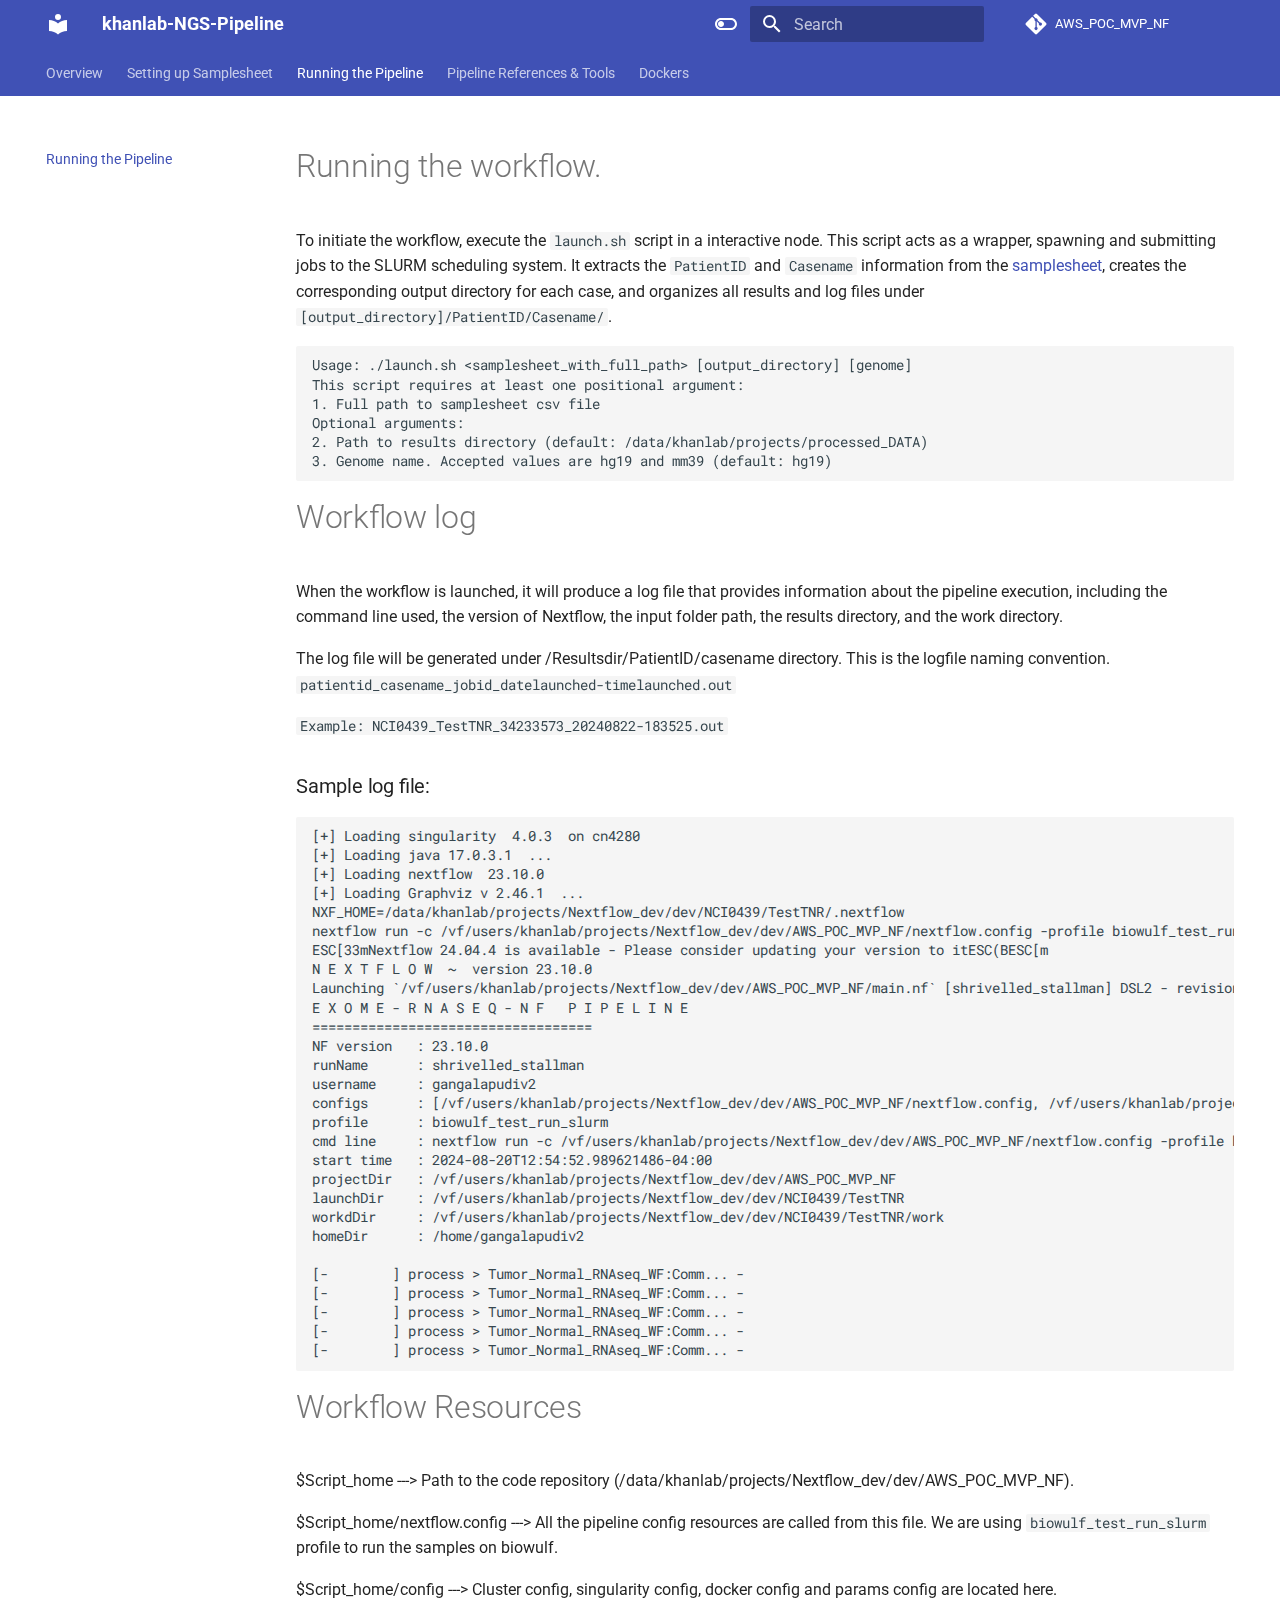
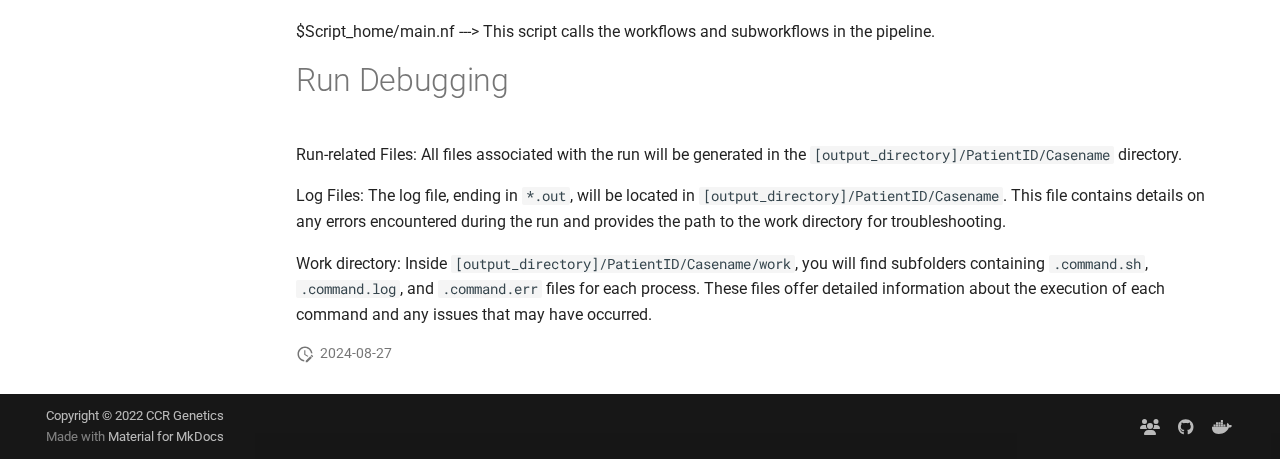
==== commit b79f343a: "Deployed bc499f8 with MkDocs version: 1.6.0" ====
--- a/pipeline_launch/index.html
+++ b/pipeline_launch/index.html
@@ -1,4 +1,4 @@
-<!doctype html><html lang=en class=no-js> <head><meta charset=utf-8><meta name=viewport content="width=device-width,initial-scale=1"><meta name=description content="The space will be used to provided documentation for khanlab NGS pipeline."><meta name=author content="Vineela Gangalapudi"><link href=../samplesheet/ rel=prev><link href=../references/ rel=next><link rel=icon href=../assets/images/favicon.png><meta name=generator content="mkdocs-1.6.0, mkdocs-material-9.5.26"><title>Running the Pipeline - khanlab-NGS-Pipeline</title><link rel=stylesheet href=../assets/stylesheets/main.6543a935.min.css><link rel=stylesheet href=../assets/stylesheets/palette.06af60db.min.css><link rel=preconnect href=https://fonts.gstatic.com crossorigin><link rel=stylesheet href="https://fonts.googleapis.com/css?family=Roboto:300,300i,400,400i,700,700i%7CRoboto+Mono:400,400i,700,700i&display=fallback"><style>:root{--md-text-font:"Roboto";--md-code-font:"Roboto Mono"}</style><script>__md_scope=new URL("..",location),__md_hash=e=>[...e].reduce((e,_)=>(e<<5)-e+_.charCodeAt(0),0),__md_get=(e,_=localStorage,t=__md_scope)=>JSON.parse(_.getItem(t.pathname+"."+e)),__md_set=(e,_,t=localStorage,a=__md_scope)=>{try{t.setItem(a.pathname+"."+e,JSON.stringify(_))}catch(e){}}</script></head> <body dir=ltr data-md-color-scheme=default data-md-color-primary=indigo data-md-color-accent=indigo> <input class=md-toggle data-md-toggle=drawer type=checkbox id=__drawer autocomplete=off> <input class=md-toggle data-md-toggle=search type=checkbox id=__search autocomplete=off> <label class=md-overlay for=__drawer></label> <div data-md-component=skip> <a href=#running-the-workflow class=md-skip> Skip to content </a> </div> <div data-md-component=announce> </div> <div data-md-color-scheme=default data-md-component=outdated hidden> </div> <header class=md-header data-md-component=header> <nav class="md-header__inner md-grid" aria-label=Header> <a href=.. title=khanlab-NGS-Pipeline class="md-header__button md-logo" aria-label=khanlab-NGS-Pipeline data-md-component=logo> <svg xmlns=http://www.w3.org/2000/svg viewbox="0 0 24 24"><path d="M12 8a3 3 0 0 0 3-3 3 3 0 0 0-3-3 3 3 0 0 0-3 3 3 3 0 0 0 3 3m0 3.54C9.64 9.35 6.5 8 3 8v11c3.5 0 6.64 1.35 9 3.54 2.36-2.19 5.5-3.54 9-3.54V8c-3.5 0-6.64 1.35-9 3.54Z"/></svg> </a> <label class="md-header__button md-icon" for=__drawer> <svg xmlns=http://www.w3.org/2000/svg viewbox="0 0 24 24"><path d="M3 6h18v2H3V6m0 5h18v2H3v-2m0 5h18v2H3v-2Z"/></svg> </label> <div class=md-header__title data-md-component=header-title> <div class=md-header__ellipsis> <div class=md-header__topic> <span class=md-ellipsis> khanlab-NGS-Pipeline </span> </div> <div class=md-header__topic data-md-component=header-topic> <span class=md-ellipsis> Running the Pipeline </span> </div> </div> </div> <form class=md-header__option data-md-component=palette> <input class=md-option data-md-color-media data-md-color-scheme=default data-md-color-primary=indigo data-md-color-accent=indigo aria-label="Switch to dark mode" type=radio name=__palette id=__palette_0> <label class="md-header__button md-icon" title="Switch to dark mode" for=__palette_1 hidden> <svg xmlns=http://www.w3.org/2000/svg viewbox="0 0 24 24"><path d="M17 6H7c-3.31 0-6 2.69-6 6s2.69 6 6 6h10c3.31 0 6-2.69 6-6s-2.69-6-6-6zm0 10H7c-2.21 0-4-1.79-4-4s1.79-4 4-4h10c2.21 0 4 1.79 4 4s-1.79 4-4 4zM7 9c-1.66 0-3 1.34-3 3s1.34 3 3 3 3-1.34 3-3-1.34-3-3-3z"/></svg> </label> <input class=md-option data-md-color-media data-md-color-scheme=slate data-md-color-primary=red data-md-color-accent=red aria-label="Switch to light mode" type=radio name=__palette id=__palette_1> <label class="md-header__button md-icon" title="Switch to light mode" for=__palette_0 hidden> <svg xmlns=http://www.w3.org/2000/svg viewbox="0 0 24 24"><path d="M17 7H7a5 5 0 0 0-5 5 5 5 0 0 0 5 5h10a5 5 0 0 0 5-5 5 5 0 0 0-5-5m0 8a3 3 0 0 1-3-3 3 3 0 0 1 3-3 3 3 0 0 1 3 3 3 3 0 0 1-3 3Z"/></svg> </label> </form> <script>var media,input,key,value,palette=__md_get("__palette");if(palette&&palette.color){"(prefers-color-scheme)"===palette.color.media&&(media=matchMedia("(prefers-color-scheme: light)"),input=document.querySelector(media.matches?"[data-md-color-media='(prefers-color-scheme: light)']":"[data-md-color-media='(prefers-color-scheme: dark)']"),palette.color.media=input.getAttribute("data-md-color-media"),palette.color.scheme=input.getAttribute("data-md-color-scheme"),palette.color.primary=input.getAttribute("data-md-color-primary"),palette.color.accent=input.getAttribute("data-md-color-accent"));for([key,value]of Object.entries(palette.color))document.body.setAttribute("data-md-color-"+key,value)}</script> <label class="md-header__button md-icon" for=__search> <svg xmlns=http://www.w3.org/2000/svg viewbox="0 0 24 24"><path d="M9.5 3A6.5 6.5 0 0 1 16 9.5c0 1.61-.59 3.09-1.56 4.23l.27.27h.79l5 5-1.5 1.5-5-5v-.79l-.27-.27A6.516 6.516 0 0 1 9.5 16 6.5 6.5 0 0 1 3 9.5 6.5 6.5 0 0 1 9.5 3m0 2C7 5 5 7 5 9.5S7 14 9.5 14 14 12 14 9.5 12 5 9.5 5Z"/></svg> </label> <div class=md-search data-md-component=search role=dialog> <label class=md-search__overlay for=__search></label> <div class=md-search__inner role=search> <form class=md-search__form name=search> <input type=text class=md-search__input name=query aria-label=Search placeholder=Search autocapitalize=off autocorrect=off autocomplete=off spellcheck=false data-md-component=search-query required> <label class="md-search__icon md-icon" for=__search> <svg xmlns=http://www.w3.org/2000/svg viewbox="0 0 24 24"><path d="M9.5 3A6.5 6.5 0 0 1 16 9.5c0 1.61-.59 3.09-1.56 4.23l.27.27h.79l5 5-1.5 1.5-5-5v-.79l-.27-.27A6.516 6.516 0 0 1 9.5 16 6.5 6.5 0 0 1 3 9.5 6.5 6.5 0 0 1 9.5 3m0 2C7 5 5 7 5 9.5S7 14 9.5 14 14 12 14 9.5 12 5 9.5 5Z"/></svg> <svg xmlns=http://www.w3.org/2000/svg viewbox="0 0 24 24"><path d="M20 11v2H8l5.5 5.5-1.42 1.42L4.16 12l7.92-7.92L13.5 5.5 8 11h12Z"/></svg> </label> <nav class=md-search__options aria-label=Search> <button type=reset class="md-search__icon md-icon" title=Clear aria-label=Clear tabindex=-1> <svg xmlns=http://www.w3.org/2000/svg viewbox="0 0 24 24"><path d="M19 6.41 17.59 5 12 10.59 6.41 5 5 6.41 10.59 12 5 17.59 6.41 19 12 13.41 17.59 19 19 17.59 13.41 12 19 6.41Z"/></svg> </button> </nav> </form> <div class=md-search__output> <div class=md-search__scrollwrap tabindex=0 data-md-scrollfix> <div class=md-search-result data-md-component=search-result> <div class=md-search-result__meta> Initializing search </div> <ol class=md-search-result__list role=presentation></ol> </div> </div> </div> </div> </div> <div class=md-header__source> <a href=https://github.com/CCRGeneticsBranch/Oncogenomics_NF_WF title="Go to repository" class=md-source data-md-component=source> <div class="md-source__icon md-icon"> <svg xmlns=http://www.w3.org/2000/svg viewbox="0 0 448 512"><!-- Font Awesome Free 6.5.2 by @fontawesome - https://fontawesome.com License - https://fontawesome.com/license/free (Icons: CC BY 4.0, Fonts: SIL OFL 1.1, Code: MIT License) Copyright 2024 Fonticons, Inc.--><path d="M439.55 236.05 244 40.45a28.87 28.87 0 0 0-40.81 0l-40.66 40.63 51.52 51.52c27.06-9.14 52.68 16.77 43.39 43.68l49.66 49.66c34.23-11.8 61.18 31 35.47 56.69-26.49 26.49-70.21-2.87-56-37.34L240.22 199v121.85c25.3 12.54 22.26 41.85 9.08 55a34.34 34.34 0 0 1-48.55 0c-17.57-17.6-11.07-46.91 11.25-56v-123c-20.8-8.51-24.6-30.74-18.64-45L142.57 101 8.45 235.14a28.86 28.86 0 0 0 0 40.81l195.61 195.6a28.86 28.86 0 0 0 40.8 0l194.69-194.69a28.86 28.86 0 0 0 0-40.81z"/></svg> </div> <div class=md-source__repository> AWS_POC_MVP_NF </div> </a> </div> </nav> </header> <div class=md-container data-md-component=container> <nav class=md-tabs aria-label=Tabs data-md-component=tabs> <div class=md-grid> <ul class=md-tabs__list> <li class=md-tabs__item> <a href=.. class=md-tabs__link> Overview </a> </li> <li class=md-tabs__item> <a href=../samplesheet/ class=md-tabs__link> Setting up Samplesheet </a> </li> <li class="md-tabs__item md-tabs__item--active"> <a href=./ class=md-tabs__link> Running the Pipeline </a> </li> <li class=md-tabs__item> <a href=../references/ class=md-tabs__link> Pipeline References & Tools </a> </li> <li class=md-tabs__item> <a href=../dockers.md class=md-tabs__link> Dockers </a> </li> </ul> </div> </nav> <main class=md-main data-md-component=main> <div class="md-main__inner md-grid"> <div class="md-sidebar md-sidebar--primary" data-md-component=sidebar data-md-type=navigation> <div class=md-sidebar__scrollwrap> <div class=md-sidebar__inner> <nav class="md-nav md-nav--primary md-nav--lifted md-nav--integrated" aria-label=Navigation data-md-level=0> <label class=md-nav__title for=__drawer> <a href=.. title=khanlab-NGS-Pipeline class="md-nav__button md-logo" aria-label=khanlab-NGS-Pipeline data-md-component=logo> <svg xmlns=http://www.w3.org/2000/svg viewbox="0 0 24 24"><path d="M12 8a3 3 0 0 0 3-3 3 3 0 0 0-3-3 3 3 0 0 0-3 3 3 3 0 0 0 3 3m0 3.54C9.64 9.35 6.5 8 3 8v11c3.5 0 6.64 1.35 9 3.54 2.36-2.19 5.5-3.54 9-3.54V8c-3.5 0-6.64 1.35-9 3.54Z"/></svg> </a> khanlab-NGS-Pipeline </label> <div class=md-nav__source> <a href=https://github.com/CCRGeneticsBranch/Oncogenomics_NF_WF title="Go to repository" class=md-source data-md-component=source> <div class="md-source__icon md-icon"> <svg xmlns=http://www.w3.org/2000/svg viewbox="0 0 448 512"><!-- Font Awesome Free 6.5.2 by @fontawesome - https://fontawesome.com License - https://fontawesome.com/license/free (Icons: CC BY 4.0, Fonts: SIL OFL 1.1, Code: MIT License) Copyright 2024 Fonticons, Inc.--><path d="M439.55 236.05 244 40.45a28.87 28.87 0 0 0-40.81 0l-40.66 40.63 51.52 51.52c27.06-9.14 52.68 16.77 43.39 43.68l49.66 49.66c34.23-11.8 61.18 31 35.47 56.69-26.49 26.49-70.21-2.87-56-37.34L240.22 199v121.85c25.3 12.54 22.26 41.85 9.08 55a34.34 34.34 0 0 1-48.55 0c-17.57-17.6-11.07-46.91 11.25-56v-123c-20.8-8.51-24.6-30.74-18.64-45L142.57 101 8.45 235.14a28.86 28.86 0 0 0 0 40.81l195.61 195.6a28.86 28.86 0 0 0 40.8 0l194.69-194.69a28.86 28.86 0 0 0 0-40.81z"/></svg> </div> <div class=md-source__repository> AWS_POC_MVP_NF </div> </a> </div> <ul class=md-nav__list data-md-scrollfix> <li class=md-nav__item> <a href=.. class=md-nav__link> <span class=md-ellipsis> Overview </span> </a> </li> <li class=md-nav__item> <a href=../samplesheet/ class=md-nav__link> <span class=md-ellipsis> Setting up Samplesheet </span> </a> </li> <li class="md-nav__item md-nav__item--active"> <input class="md-nav__toggle md-toggle" type=checkbox id=__toc> <a href=./ class="md-nav__link md-nav__link--active"> <span class=md-ellipsis> Running the Pipeline </span> </a> </li> <li class=md-nav__item> <a href=../references/ class=md-nav__link> <span class=md-ellipsis> Pipeline References & Tools </span> </a> </li> <li class=md-nav__item> <a href=../dockers.md class=md-nav__link> <span class=md-ellipsis> Dockers </span> </a> </li> </ul> </nav> </div> </div> </div> <div class=md-content data-md-component=content> <article class="md-content__inner md-typeset"> <h1 id=running-the-workflow>Running the workflow.<a class=headerlink href=#running-the-workflow title="Permanent link">&para;</a></h1> <p>To initiate the workflow, execute the <code>launch.sh</code> script in a interactive node. This script acts as a wrapper, spawning and submitting jobs to the SLURM scheduling system. It extracts the <code>PatientID</code> and <code>Casename</code> information from the <a href=../samplesheet/ >samplesheet</a>, creates the corresponding output directory for each case, and organizes all results and log files under <code>[output_directory]/PatientID/Casename/</code>.</p> <div class=highlight><pre><span></span><code>Usage: ./launch.sh &lt;samplesheet_with_full_path&gt; [output_directory] [genome]
+<!doctype html><html lang=en class=no-js> <head><meta charset=utf-8><meta name=viewport content="width=device-width,initial-scale=1"><meta name=description content="The space will be used to provided documentation for khanlab NGS pipeline."><meta name=author content="Vineela Gangalapudi"><link href=../samplesheet/ rel=prev><link href=../references/ rel=next><link rel=icon href=../assets/images/favicon.png><meta name=generator content="mkdocs-1.6.0, mkdocs-material-9.5.26"><title>Running the Pipeline - khanlab-NGS-Pipeline</title><link rel=stylesheet href=../assets/stylesheets/main.6543a935.min.css><link rel=stylesheet href=../assets/stylesheets/palette.06af60db.min.css><link rel=preconnect href=https://fonts.gstatic.com crossorigin><link rel=stylesheet href="https://fonts.googleapis.com/css?family=Roboto:300,300i,400,400i,700,700i%7CRoboto+Mono:400,400i,700,700i&display=fallback"><style>:root{--md-text-font:"Roboto";--md-code-font:"Roboto Mono"}</style><script>__md_scope=new URL("..",location),__md_hash=e=>[...e].reduce((e,_)=>(e<<5)-e+_.charCodeAt(0),0),__md_get=(e,_=localStorage,t=__md_scope)=>JSON.parse(_.getItem(t.pathname+"."+e)),__md_set=(e,_,t=localStorage,a=__md_scope)=>{try{t.setItem(a.pathname+"."+e,JSON.stringify(_))}catch(e){}}</script></head> <body dir=ltr data-md-color-scheme=default data-md-color-primary=indigo data-md-color-accent=indigo> <input class=md-toggle data-md-toggle=drawer type=checkbox id=__drawer autocomplete=off> <input class=md-toggle data-md-toggle=search type=checkbox id=__search autocomplete=off> <label class=md-overlay for=__drawer></label> <div data-md-component=skip> <a href=#running-the-workflow class=md-skip> Skip to content </a> </div> <div data-md-component=announce> </div> <div data-md-color-scheme=default data-md-component=outdated hidden> </div> <header class=md-header data-md-component=header> <nav class="md-header__inner md-grid" aria-label=Header> <a href=.. title=khanlab-NGS-Pipeline class="md-header__button md-logo" aria-label=khanlab-NGS-Pipeline data-md-component=logo> <svg xmlns=http://www.w3.org/2000/svg viewbox="0 0 24 24"><path d="M12 8a3 3 0 0 0 3-3 3 3 0 0 0-3-3 3 3 0 0 0-3 3 3 3 0 0 0 3 3m0 3.54C9.64 9.35 6.5 8 3 8v11c3.5 0 6.64 1.35 9 3.54 2.36-2.19 5.5-3.54 9-3.54V8c-3.5 0-6.64 1.35-9 3.54Z"/></svg> </a> <label class="md-header__button md-icon" for=__drawer> <svg xmlns=http://www.w3.org/2000/svg viewbox="0 0 24 24"><path d="M3 6h18v2H3V6m0 5h18v2H3v-2m0 5h18v2H3v-2Z"/></svg> </label> <div class=md-header__title data-md-component=header-title> <div class=md-header__ellipsis> <div class=md-header__topic> <span class=md-ellipsis> khanlab-NGS-Pipeline </span> </div> <div class=md-header__topic data-md-component=header-topic> <span class=md-ellipsis> Running the Pipeline </span> </div> </div> </div> <form class=md-header__option data-md-component=palette> <input class=md-option data-md-color-media data-md-color-scheme=default data-md-color-primary=indigo data-md-color-accent=indigo aria-label="Switch to dark mode" type=radio name=__palette id=__palette_0> <label class="md-header__button md-icon" title="Switch to dark mode" for=__palette_1 hidden> <svg xmlns=http://www.w3.org/2000/svg viewbox="0 0 24 24"><path d="M17 6H7c-3.31 0-6 2.69-6 6s2.69 6 6 6h10c3.31 0 6-2.69 6-6s-2.69-6-6-6zm0 10H7c-2.21 0-4-1.79-4-4s1.79-4 4-4h10c2.21 0 4 1.79 4 4s-1.79 4-4 4zM7 9c-1.66 0-3 1.34-3 3s1.34 3 3 3 3-1.34 3-3-1.34-3-3-3z"/></svg> </label> <input class=md-option data-md-color-media data-md-color-scheme=slate data-md-color-primary=red data-md-color-accent=red aria-label="Switch to light mode" type=radio name=__palette id=__palette_1> <label class="md-header__button md-icon" title="Switch to light mode" for=__palette_0 hidden> <svg xmlns=http://www.w3.org/2000/svg viewbox="0 0 24 24"><path d="M17 7H7a5 5 0 0 0-5 5 5 5 0 0 0 5 5h10a5 5 0 0 0 5-5 5 5 0 0 0-5-5m0 8a3 3 0 0 1-3-3 3 3 0 0 1 3-3 3 3 0 0 1 3 3 3 3 0 0 1-3 3Z"/></svg> </label> </form> <script>var media,input,key,value,palette=__md_get("__palette");if(palette&&palette.color){"(prefers-color-scheme)"===palette.color.media&&(media=matchMedia("(prefers-color-scheme: light)"),input=document.querySelector(media.matches?"[data-md-color-media='(prefers-color-scheme: light)']":"[data-md-color-media='(prefers-color-scheme: dark)']"),palette.color.media=input.getAttribute("data-md-color-media"),palette.color.scheme=input.getAttribute("data-md-color-scheme"),palette.color.primary=input.getAttribute("data-md-color-primary"),palette.color.accent=input.getAttribute("data-md-color-accent"));for([key,value]of Object.entries(palette.color))document.body.setAttribute("data-md-color-"+key,value)}</script> <label class="md-header__button md-icon" for=__search> <svg xmlns=http://www.w3.org/2000/svg viewbox="0 0 24 24"><path d="M9.5 3A6.5 6.5 0 0 1 16 9.5c0 1.61-.59 3.09-1.56 4.23l.27.27h.79l5 5-1.5 1.5-5-5v-.79l-.27-.27A6.516 6.516 0 0 1 9.5 16 6.5 6.5 0 0 1 3 9.5 6.5 6.5 0 0 1 9.5 3m0 2C7 5 5 7 5 9.5S7 14 9.5 14 14 12 14 9.5 12 5 9.5 5Z"/></svg> </label> <div class=md-search data-md-component=search role=dialog> <label class=md-search__overlay for=__search></label> <div class=md-search__inner role=search> <form class=md-search__form name=search> <input type=text class=md-search__input name=query aria-label=Search placeholder=Search autocapitalize=off autocorrect=off autocomplete=off spellcheck=false data-md-component=search-query required> <label class="md-search__icon md-icon" for=__search> <svg xmlns=http://www.w3.org/2000/svg viewbox="0 0 24 24"><path d="M9.5 3A6.5 6.5 0 0 1 16 9.5c0 1.61-.59 3.09-1.56 4.23l.27.27h.79l5 5-1.5 1.5-5-5v-.79l-.27-.27A6.516 6.516 0 0 1 9.5 16 6.5 6.5 0 0 1 3 9.5 6.5 6.5 0 0 1 9.5 3m0 2C7 5 5 7 5 9.5S7 14 9.5 14 14 12 14 9.5 12 5 9.5 5Z"/></svg> <svg xmlns=http://www.w3.org/2000/svg viewbox="0 0 24 24"><path d="M20 11v2H8l5.5 5.5-1.42 1.42L4.16 12l7.92-7.92L13.5 5.5 8 11h12Z"/></svg> </label> <nav class=md-search__options aria-label=Search> <button type=reset class="md-search__icon md-icon" title=Clear aria-label=Clear tabindex=-1> <svg xmlns=http://www.w3.org/2000/svg viewbox="0 0 24 24"><path d="M19 6.41 17.59 5 12 10.59 6.41 5 5 6.41 10.59 12 5 17.59 6.41 19 12 13.41 17.59 19 19 17.59 13.41 12 19 6.41Z"/></svg> </button> </nav> </form> <div class=md-search__output> <div class=md-search__scrollwrap tabindex=0 data-md-scrollfix> <div class=md-search-result data-md-component=search-result> <div class=md-search-result__meta> Initializing search </div> <ol class=md-search-result__list role=presentation></ol> </div> </div> </div> </div> </div> <div class=md-header__source> <a href=https://github.com/CCRGeneticsBranch/Oncogenomics_NF_WF title="Go to repository" class=md-source data-md-component=source> <div class="md-source__icon md-icon"> <svg xmlns=http://www.w3.org/2000/svg viewbox="0 0 448 512"><!-- Font Awesome Free 6.5.2 by @fontawesome - https://fontawesome.com License - https://fontawesome.com/license/free (Icons: CC BY 4.0, Fonts: SIL OFL 1.1, Code: MIT License) Copyright 2024 Fonticons, Inc.--><path d="M439.55 236.05 244 40.45a28.87 28.87 0 0 0-40.81 0l-40.66 40.63 51.52 51.52c27.06-9.14 52.68 16.77 43.39 43.68l49.66 49.66c34.23-11.8 61.18 31 35.47 56.69-26.49 26.49-70.21-2.87-56-37.34L240.22 199v121.85c25.3 12.54 22.26 41.85 9.08 55a34.34 34.34 0 0 1-48.55 0c-17.57-17.6-11.07-46.91 11.25-56v-123c-20.8-8.51-24.6-30.74-18.64-45L142.57 101 8.45 235.14a28.86 28.86 0 0 0 0 40.81l195.61 195.6a28.86 28.86 0 0 0 40.8 0l194.69-194.69a28.86 28.86 0 0 0 0-40.81z"/></svg> </div> <div class=md-source__repository> AWS_POC_MVP_NF </div> </a> </div> </nav> </header> <div class=md-container data-md-component=container> <nav class=md-tabs aria-label=Tabs data-md-component=tabs> <div class=md-grid> <ul class=md-tabs__list> <li class=md-tabs__item> <a href=.. class=md-tabs__link> Overview </a> </li> <li class=md-tabs__item> <a href=../samplesheet/ class=md-tabs__link> Setting up Samplesheet </a> </li> <li class="md-tabs__item md-tabs__item--active"> <a href=./ class=md-tabs__link> Running the Pipeline </a> </li> <li class=md-tabs__item> <a href=../references/ class=md-tabs__link> Pipeline References & Tools </a> </li> <li class=md-tabs__item> <a href=../dockers/ class=md-tabs__link> Dockers </a> </li> </ul> </div> </nav> <main class=md-main data-md-component=main> <div class="md-main__inner md-grid"> <div class="md-sidebar md-sidebar--primary" data-md-component=sidebar data-md-type=navigation> <div class=md-sidebar__scrollwrap> <div class=md-sidebar__inner> <nav class="md-nav md-nav--primary md-nav--lifted md-nav--integrated" aria-label=Navigation data-md-level=0> <label class=md-nav__title for=__drawer> <a href=.. title=khanlab-NGS-Pipeline class="md-nav__button md-logo" aria-label=khanlab-NGS-Pipeline data-md-component=logo> <svg xmlns=http://www.w3.org/2000/svg viewbox="0 0 24 24"><path d="M12 8a3 3 0 0 0 3-3 3 3 0 0 0-3-3 3 3 0 0 0-3 3 3 3 0 0 0 3 3m0 3.54C9.64 9.35 6.5 8 3 8v11c3.5 0 6.64 1.35 9 3.54 2.36-2.19 5.5-3.54 9-3.54V8c-3.5 0-6.64 1.35-9 3.54Z"/></svg> </a> khanlab-NGS-Pipeline </label> <div class=md-nav__source> <a href=https://github.com/CCRGeneticsBranch/Oncogenomics_NF_WF title="Go to repository" class=md-source data-md-component=source> <div class="md-source__icon md-icon"> <svg xmlns=http://www.w3.org/2000/svg viewbox="0 0 448 512"><!-- Font Awesome Free 6.5.2 by @fontawesome - https://fontawesome.com License - https://fontawesome.com/license/free (Icons: CC BY 4.0, Fonts: SIL OFL 1.1, Code: MIT License) Copyright 2024 Fonticons, Inc.--><path d="M439.55 236.05 244 40.45a28.87 28.87 0 0 0-40.81 0l-40.66 40.63 51.52 51.52c27.06-9.14 52.68 16.77 43.39 43.68l49.66 49.66c34.23-11.8 61.18 31 35.47 56.69-26.49 26.49-70.21-2.87-56-37.34L240.22 199v121.85c25.3 12.54 22.26 41.85 9.08 55a34.34 34.34 0 0 1-48.55 0c-17.57-17.6-11.07-46.91 11.25-56v-123c-20.8-8.51-24.6-30.74-18.64-45L142.57 101 8.45 235.14a28.86 28.86 0 0 0 0 40.81l195.61 195.6a28.86 28.86 0 0 0 40.8 0l194.69-194.69a28.86 28.86 0 0 0 0-40.81z"/></svg> </div> <div class=md-source__repository> AWS_POC_MVP_NF </div> </a> </div> <ul class=md-nav__list data-md-scrollfix> <li class=md-nav__item> <a href=.. class=md-nav__link> <span class=md-ellipsis> Overview </span> </a> </li> <li class=md-nav__item> <a href=../samplesheet/ class=md-nav__link> <span class=md-ellipsis> Setting up Samplesheet </span> </a> </li> <li class="md-nav__item md-nav__item--active"> <input class="md-nav__toggle md-toggle" type=checkbox id=__toc> <a href=./ class="md-nav__link md-nav__link--active"> <span class=md-ellipsis> Running the Pipeline </span> </a> </li> <li class=md-nav__item> <a href=../references/ class=md-nav__link> <span class=md-ellipsis> Pipeline References & Tools </span> </a> </li> <li class=md-nav__item> <a href=../dockers/ class=md-nav__link> <span class=md-ellipsis> Dockers </span> </a> </li> </ul> </nav> </div> </div> </div> <div class=md-content data-md-component=content> <article class="md-content__inner md-typeset"> <h1 id=running-the-workflow>Running the workflow.<a class=headerlink href=#running-the-workflow title="Permanent link">&para;</a></h1> <p>To initiate the workflow, execute the <code>launch.sh</code> script in a interactive node. This script acts as a wrapper, spawning and submitting jobs to the SLURM scheduling system. It extracts the <code>PatientID</code> and <code>Casename</code> information from the <a href=../samplesheet/ >samplesheet</a>, creates the corresponding output directory for each case, and organizes all results and log files under <code>[output_directory]/PatientID/Casename/</code>.</p> <div class=highlight><pre><span></span><code>Usage: ./launch.sh &lt;samplesheet_with_full_path&gt; [output_directory] [genome]
 This script requires at least one positional argument:
 1. Full path to samplesheet csv file
 Optional arguments:
